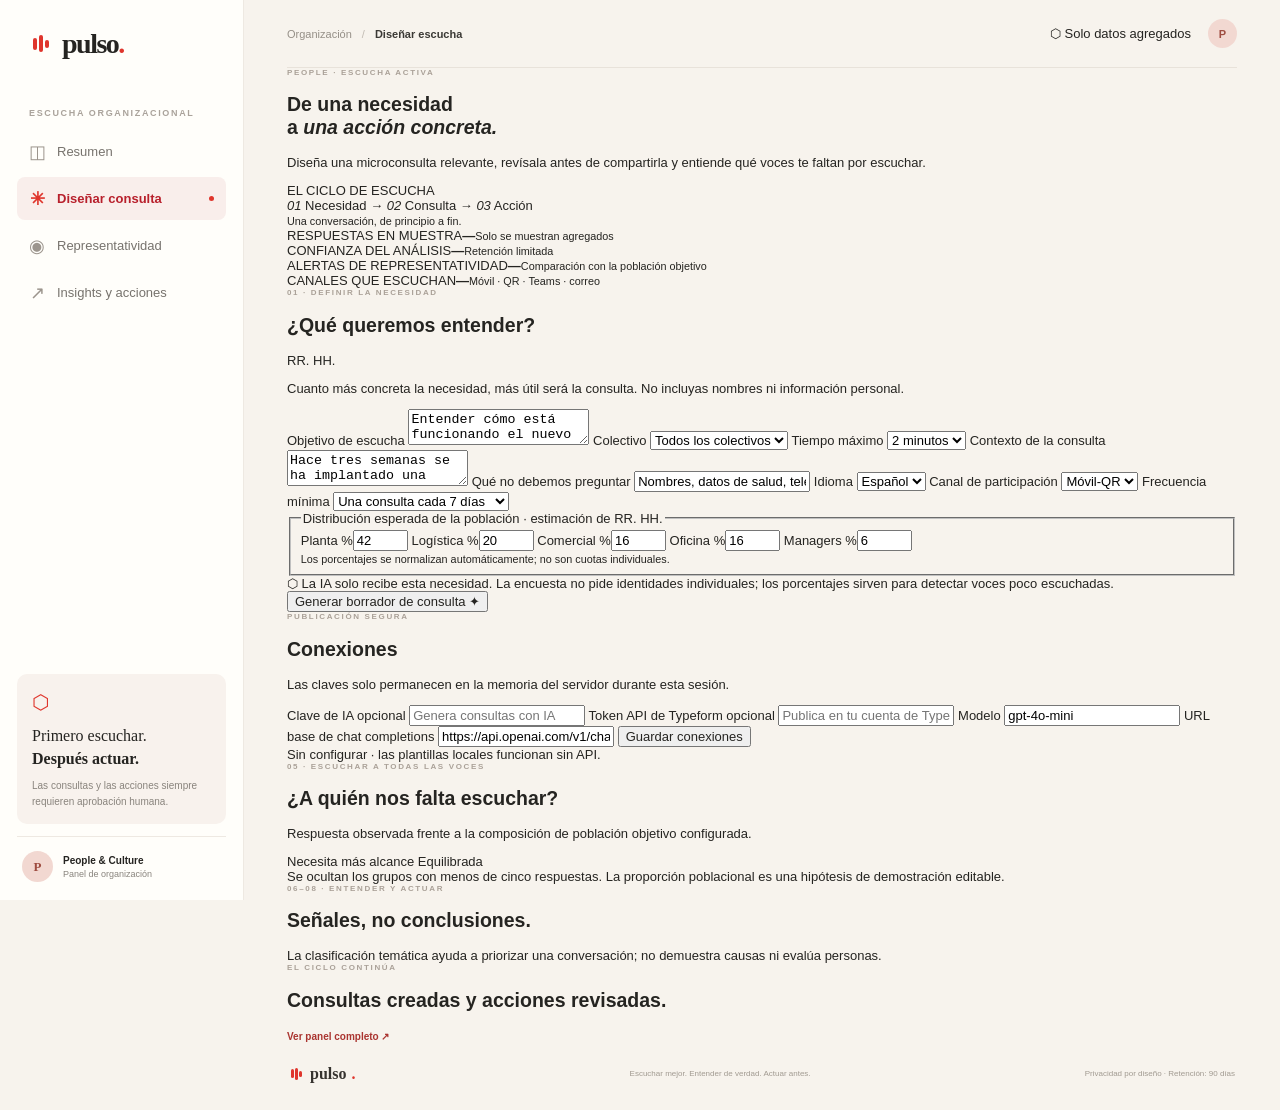
==== ui/admin.html @ 9b08ac69 "solved issue design resume and visual implementation hr" ====
<!doctype html>
<html lang="es">
<head>
  <meta charset="utf-8">
  <meta name="viewport" content="width=device-width, initial-scale=1">
  <meta name="theme-color" content="#f7f3ed">
  <title>Diseñar escucha — Pulso</title>
  <link rel="stylesheet" href="/styles.css">
  <link rel="stylesheet" href="/admin.css">
  <script src="/admin.js" defer></script>
</head>
<body>
  <div class="app-shell">
    <aside class="sidebar" aria-label="Navegación principal">
      <a class="brand" href="/" aria-label="Pulso, inicio">
        <span class="brand-mark" aria-hidden="true"><span></span><span></span><span></span></span>
        <span class="brand-name">pulso<span>.</span></span>
      </a>
      <div class="workspace-label">ESCUCHA ORGANIZACIONAL</div>
      <nav class="side-nav">
        <a class="nav-link" href="/"><span class="nav-icon">◫</span> Resumen</a>
        <a class="nav-link active" href="/admin"><span class="nav-icon">✳</span> Diseñar consulta <span class="nav-dot"></span></a>
        <a class="nav-link" href="#participacion"><span class="nav-icon">◉</span> Representatividad</a>
        <a class="nav-link" href="#acciones"><span class="nav-icon">↗</span> Insights y acciones</a>
      </nav>
      <div class="sidebar-bottom">
        <div class="sidebar-note">
          <div class="note-icon">⬡</div>
          <p>Primero escuchar.<br><strong>Después actuar.</strong></p>
          <span>Las consultas y las acciones siempre requieren aprobación humana.</span>
        </div>
        <div class="profile">
          <div class="profile-avatar">P</div>
          <div><strong>People & Culture</strong><small>Panel de organización</small></div>
        </div>
      </div>
    </aside>

    <main class="main-content admin-main">
      <header class="topbar">
        <div class="breadcrumb"><a href="/">Organización</a><span class="crumb-sep">/</span><strong>Diseñar escucha</strong></div>
        <div class="topbar-actions"><span class="privacy-chip">⬡ Solo datos agregados</span><a class="top-avatar admin-top-avatar" href="/" aria-label="Volver al resumen">P</a></div>
      </header>

      <section class="admin-heading">
        <div>
          <div class="eyebrow muted-eyebrow">PEOPLE · ESCUCHA ACTIVA</div>
          <h1>De una necesidad<br>a <em>una acción concreta.</em></h1>
          <p>Diseña una microconsulta relevante, revísala antes de compartirla y entiende qué voces te faltan por escuchar.</p>
        </div>
        <div class="cycle-card" aria-label="Ciclo de escucha completo">
          <span>EL CICLO DE ESCUCHA</span>
          <div><i>01</i> Necesidad <b>→</b> <i>02</i> Consulta <b>→</b> <i>03</i> Acción</div>
          <small>Una conversación, de principio a fin.</small>
        </div>
      </section>

      <div class="admin-demo-notice" id="synthetic-notice" hidden>
        <span>◌</span><p><strong>Entorno de demostración.</strong> Las respuestas son 100% sintéticas (600 en dos periodos). No son datos de Damm ni de personas reales.</p>
      </div>

      <section class="admin-stats" aria-label="Estado de participación">
        <article class="admin-stat"><span>RESPUESTAS EN MUESTRA</span><strong id="admin-sample">—</strong><small>Solo se muestran agregados</small></article>
        <article class="admin-stat"><span>CONFIANZA DEL ANÁLISIS</span><strong id="admin-confidence">—</strong><small id="admin-retention">Retención limitada</small></article>
        <article class="admin-stat"><span>ALERTAS DE REPRESENTATIVIDAD</span><strong id="admin-alert-count">—</strong><small>Comparación con la población objetivo</small></article>
        <article class="admin-stat"><span>CANALES QUE ESCUCHAN</span><strong id="admin-channel-count">—</strong><small>Móvil · QR · Teams · correo</small></article>
      </section>

      <div class="admin-layout">
        <div class="admin-primary">
          <section class="admin-panel" id="necesidad">
            <div class="admin-panel-heading">
              <div><div class="eyebrow muted-eyebrow">01 · DEFINIR LA NECESIDAD</div><h2>¿Qué queremos entender?</h2></div>
              <span class="required-badge">RR. HH.</span>
            </div>
            <p class="panel-description">Cuanto más concreta la necesidad, más útil será la consulta. No incluyas nombres ni información personal.</p>
            <form id="need-form">
              <div class="admin-form-grid">
                <label class="field-wide">Objetivo de escucha
                  <textarea name="objective" rows="2" maxlength="400" required>Entender cómo está funcionando el nuevo sistema de turnos e identificar qué ayudaría a organizar mejor el trabajo.</textarea>
                </label>
                <label>Colectivo
                  <select name="cohort" required>
                    <option value="Planta">Planta</option><option value="Logística">Logística</option><option value="Comercial">Comercial</option><option value="Oficina">Oficina</option><option value="Manager">Manager</option><option value="Todos" selected>Todos los colectivos</option>
                  </select>
                </label>
                <label>Tiempo máximo
                  <select name="max_duration"><option value="1">1 minuto</option><option value="2" selected>2 minutos</option><option value="3">3 minutos</option><option value="5">5 minutos</option></select>
                </label>
                <label class="field-wide">Contexto de la consulta
                  <textarea name="context" rows="2" maxlength="400" required>Hace tres semanas se ha implantado una nueva planificación. Queremos detectar si los cambios se entienden y qué dificultades aparecen en los turnos.</textarea>
                </label>
                <label class="field-wide">Qué no debemos preguntar
                  <input name="exclusions" type="text" maxlength="300" required value="Nombres, datos de salud, teléfono, correo o detalles sobre personas concretas">
                </label>
                <label>Idioma
                  <select name="language"><option value="es">Español</option><option value="ca">Català</option><option value="en">English</option></select>
                </label>
                <label>Canal de participación
                  <select name="channel"><option>Móvil-QR</option><option>Teams</option><option>Correo</option></select>
                </label>
                <label>Frecuencia mínima
                  <select name="frequency_days"><option value="7">Una consulta cada 7 días</option><option value="14">Una consulta cada 14 días</option><option value="30">Una consulta cada 30 días</option></select>
                </label>
                <fieldset class="population-fieldset field-wide">
                  <legend>Distribución esperada de la población · estimación de RR. HH.</legend>
                  <div class="population-grid">
                    <label>Planta %<input name="population_Planta" type="number" min="0" max="100" step="1" value="42" required></label>
                    <label>Logística %<input name="population_Logística" type="number" min="0" max="100" step="1" value="20" required></label>
                    <label>Comercial %<input name="population_Comercial" type="number" min="0" max="100" step="1" value="16" required></label>
                    <label>Oficina %<input name="population_Oficina" type="number" min="0" max="100" step="1" value="16" required></label>
                    <label>Managers %<input name="population_Manager" type="number" min="0" max="100" step="1" value="6" required></label>
                  </div>
                  <small>Los porcentajes se normalizan automáticamente; no son cuotas individuales.</small>
                </fieldset>
              </div>
              <div class="privacy-inline">⬡ La IA solo recibe esta necesidad. La encuesta no pide identidades individuales; los porcentajes sirven para detectar voces poco escuchadas.</div>
              <button class="admin-primary-button" id="generate-draft" type="submit">Generar borrador de consulta <span>✦</span></button>
            </form>
          </section>

          <section class="admin-panel survey-editor-panel" id="editor-panel" hidden>
            <div class="admin-panel-heading">
              <div><div class="eyebrow muted-eyebrow">02 · REVISIÓN HUMANA OBLIGATORIA</div><h2>Una propuesta. Tú decides.</h2></div>
              <span class="draft-badge" id="draft-status">BORRADOR</span>
            </div>
            <div class="human-review-note"><span>◎</span><span><strong>La IA no publica.</strong> Edita, reordena o elimina preguntas. Solo RR. HH. puede aprobar y publicar.</span></div>
            <div id="survey-editor"></div>
            <div class="editor-toolbar">
              <button class="secondary-button" id="add-question" type="button">＋ Añadir pregunta</button>
              <span id="question-count">4 preguntas · menos de 2 min</span>
            </div>
            <div class="editor-actions" id="editor-actions">
              <button class="secondary-button" id="save-draft" type="button">Guardar cambios</button>
              <button class="admin-primary-button" id="approve-survey" type="button">Revisar y aprobar <span>✓</span></button>
              <button class="admin-primary-button" id="publish-survey" type="button" hidden>Publicar consulta <span>↗</span></button>
            </div>
            <div class="publish-result" id="publish-result" hidden>
              <div class="publish-success">✓ Consulta publicada. Comparte el enlace o escanea el QR.</div>
              <div class="publish-share"><img id="published-qr" alt="Código QR de la consulta"><div><label for="published-link">Enlace para responder</label><div class="copy-link-row"><input id="published-link" readonly><button id="copy-published-link" type="button">Copiar</button></div><a id="open-published-link" href="#" target="_blank" rel="noopener noreferrer">Abrir consulta <span>↗</span></a><a id="share-published-teams" href="#" target="_blank" rel="noopener noreferrer">Compartir en Teams <span>↗</span></a></div></div>
              <button class="secondary-button" id="import-typeform" type="button" hidden>Actualizar respuestas desde Typeform ↻</button>
            </div>
          </section>
        </div>

        <aside class="admin-secondary">
          <section class="admin-panel integration-panel">
            <div class="admin-panel-heading">
              <div><div class="eyebrow muted-eyebrow">PUBLICACIÓN SEGURA</div><h2>Conexiones</h2></div>
            </div>
            <p class="panel-description">Las claves solo permanecen en la memoria del servidor durante esta sesión.</p>
            <form id="integration-form" class="integration-form">
              <label>Clave de IA <span class="optional-label">opcional</span>
                <input name="api_key" type="password" placeholder="Genera consultas con IA" autocomplete="off">
              </label>
              <label>Token API de Typeform <span class="optional-label">opcional</span>
                <input name="typeform_token" type="password" placeholder="Publica en tu cuenta de Typeform" autocomplete="off">
              </label>
              <label>Modelo
                <input name="model" type="text" value="gpt-4o-mini" maxlength="120">
              </label>
              <label>URL base de chat completions
                <input name="base_url" type="url" value="https://api.openai.com/v1/chat/completions">
              </label>
              <button class="secondary-button" type="submit">Guardar conexiones</button>
              <div class="connection-state" id="connection-state">Sin configurar · las plantillas locales funcionan sin API.</div>
            </form>
          </section>

          <section class="admin-panel" id="participacion">
            <div class="admin-panel-heading">
              <div><div class="eyebrow muted-eyebrow">05 · ESCUCHAR A TODAS LAS VOCES</div><h2>¿A quién nos falta escuchar?</h2></div>
            </div>
            <p class="panel-description">Respuesta observada frente a la composición de población objetivo configurada.</p>
            <div class="representation-list" id="representation-list"></div>
            <div class="representation-legend"><i></i> Necesita más alcance <i></i> Equilibrada</div>
            <div class="privacy-inline">Se ocultan los grupos con menos de cinco respuestas. La proporción poblacional es una hipótesis de demostración editable.</div>
          </section>

          <section class="admin-panel" id="acciones">
            <div class="admin-panel-heading">
              <div><div class="eyebrow muted-eyebrow">06–08 · ENTENDER Y ACTUAR</div><h2>Señales, no conclusiones.</h2></div>
            </div>
            <div class="analysis-caveat" id="analysis-caveat">La clasificación temática ayuda a priorizar una conversación; no demuestra causas ni evalúa personas.</div>
            <div id="topic-list" class="topic-list"></div>
            <div class="weak-signal" id="weak-signal"></div>
            <div class="recommendation-list" id="recommendation-list"></div>
          </section>
        </aside>
      </div>

      <section class="admin-panel campaign-panel">
        <div class="admin-panel-heading">
          <div><div class="eyebrow muted-eyebrow">EL CICLO CONTINÚA</div><h2>Consultas creadas y acciones revisadas.</h2></div>
          <a class="text-link" href="/">Ver panel completo ↗</a>
        </div>
        <div class="campaign-list" id="campaign-list"></div>
      </section>

      <footer class="footer"><a class="footer-brand" href="/"><span class="brand-mark"><span></span><span></span><span></span></span> pulso<span>.</span></a><span>Escuchar mejor. Entender de verdad. Actuar antes.</span><span>Privacidad por diseño · Retención: 90 días</span></footer>
    </main>
  </div>
  <div class="toast" id="toast" role="status" aria-live="polite"></div>
</body>
</html>
---- styles.css ----
:root {
  color-scheme: light;
  --paper: #f7f3ed;
  --white: #fffefa;
  --ink: #252421;
  --muted: #89847d;
  --line: #e9e3db;
  --red: #df352c;
  --deep-red: #b8202c;
  --blush: #f6e1dc;
  --sage: #8d9b78;
  --serif: Georgia, "Times New Roman", serif;
  --sans: "Segoe UI", "Helvetica Neue", Arial, sans-serif;
}

* { box-sizing: border-box; }
html { scroll-behavior: smooth; scroll-padding-top: 30px; }
body { margin: 0; background: var(--paper); color: var(--ink); font-family: var(--sans); font-size: 13px; -webkit-font-smoothing: antialiased; }
button, input, select { font: inherit; }
button, a, select { -webkit-tap-highlight-color: transparent; }
button { color: inherit; }
a { color: inherit; text-decoration: none; }
.app-shell { min-height: 100vh; }

.sidebar { width: 244px; position: fixed; inset: 0 auto 0 0; z-index: 4; display: flex; flex-direction: column; padding: 28px 17px 18px; background: #fffefa; border-right: 1px solid #eee9e2; }
.brand { display: flex; align-items: center; gap: 9px; padding: 0 12px; }
.brand-name { font-family: var(--serif); font-size: 28px; font-weight: 700; letter-spacing: -1.5px; }
.brand-name > span, .footer-brand > span:last-child { color: var(--red); }
.brand-mark { width: 24px; height: 24px; display: inline-flex; align-items: center; justify-content: center; gap: 2px; transform: rotate(180deg); }
.brand-mark span { width: 4px; background: var(--red); border-radius: 4px; }
.brand-mark span:nth-child(1) { height: 8px; }.brand-mark span:nth-child(2) { height: 17px; }.brand-mark span:nth-child(3) { height: 12px; }
.workspace-label { padding: 48px 12px 12px; color: #aaa39b; font-size: 9px; font-weight: 700; letter-spacing: 1.65px; }
.side-nav { display: grid; gap: 4px; }
.nav-link, .settings-link { position: relative; display: flex; align-items: center; gap: 12px; min-height: 43px; padding: 0 12px; border: 0; border-radius: 8px; background: transparent; color: #77736d; font-weight: 500; text-align: left; transition: background .2s, color .2s; cursor: pointer; }
.nav-link:hover, .settings-link:hover { background: #f8f3ee; color: var(--ink); }
.nav-link.active { background: #f9eeeb; color: var(--deep-red); font-weight: 700; }
.nav-icon { width: 16px; color: #9c958d; font-size: 18px; text-align: center; }
.nav-link.active .nav-icon { color: var(--red); }
.nav-dot { width: 5px; height: 5px; margin-left: auto; border-radius: 100%; background: var(--red); }
.sidebar-bottom { margin-top: auto; }
.sidebar-note { padding: 16px 15px 15px; border-radius: 10px; background: #f8f2ed; }
.note-icon { color: var(--red); font-size: 20px; }
.sidebar-note p { margin: 10px 0 7px; font-family: var(--serif); font-size: 16px; line-height: 1.45; }
.sidebar-note > span { color: var(--muted); font-size: 10px; line-height: 1.5; }
.settings-link { width: 100%; margin-top: 16px; font-size: 12px; }
.settings-status { width: 7px; height: 7px; margin-left: auto; border-radius: 50%; background: #c6c1ba; }
.settings-status.connected { background: #77a486; box-shadow: 0 0 0 3px #e6f0e9; }
.profile { display: flex; align-items: center; gap: 10px; margin-top: 12px; padding: 14px 5px 0; border-top: 1px solid #eee9e2; }
.profile-avatar, .top-avatar { display: grid; place-items: center; flex: 0 0 auto; border-radius: 50%; background: #f2d8d1; color: #9e4c40; font-weight: 700; }
.profile-avatar { width: 31px; height: 31px; font-family: var(--serif); }
.profile strong, .profile small { display: block; }.profile strong { font-size: 10px; }.profile small { margin-top: 3px; color: var(--muted); font-size: 9px; }
.profile-more { margin-left: auto; color: #888; font-size: 20px; }

.main-content { max-width: 1540px; margin-left: 244px; padding: 0 43px; }
.topbar { height: 68px; display: flex; align-items: center; justify-content: space-between; border-bottom: 1px solid #e8e2da; }
.breadcrumb { display: flex; gap: 10px; color: #958f87; font-size: 11px; }.breadcrumb strong { color: #3b3935; font-weight: 600; }.crumb-sep { color: #c1bbb3; }
.topbar-actions { display: flex; align-items: center; gap: 17px; }
.live-pill { display: flex; align-items: center; gap: 7px; padding: 7px 10px; border: 1px solid #e5dfd7; border-radius: 20px; background: #fffefa; color: #716d66; font-size: 10px; }
.live-pill i, .anonymous-chip i { width: 6px; height: 6px; border-radius: 50%; background: #7eaa85; box-shadow: 0 0 0 3px #e9f1e8; }
.top-avatar { width: 29px; height: 29px; font-size: 11px; }
.mobile-settings { display: none; }

.hero { position: relative; min-height: 332px; display: grid; grid-template-columns: 1fr 1fr; overflow: hidden; margin-top: 25px; padding: 39px 39px 31px; border-radius: 13px; background: #e23b32; color: white; }
.hero::before { position: absolute; inset: 0; background: radial-gradient(ellipse at 86% 22%, rgba(255,255,255,.15), transparent 34%), radial-gradient(ellipse at 5% 100%, rgba(144,14,32,.25), transparent 50%); content: ""; pointer-events: none; }
.hero-copy { position: relative; z-index: 2; align-self: center; max-width: 415px; }
.eyebrow { color: rgba(255,255,255,.77); font-size: 9px; font-weight: 700; letter-spacing: 1.9px; }
.eyebrow-star { margin-right: 6px; font-size: 13px; }
.hero h1 { margin: 19px 0 12px; font-family: var(--serif); font-size: clamp(36px, 4vw, 52px); font-weight: 600; letter-spacing: -1.5px; line-height: 1.12; }
.hero h1 em, .pulse-intro h2 em { color: #ffdb9e; font-weight: 600; }
.hero-copy > p { max-width: 350px; margin: 0; color: rgba(255,255,255,.82); font-size: 12px; line-height: 1.75; }
.hero-cta { display: inline-flex; align-items: center; gap: 25px; margin-top: 20px; padding: 11px 15px; border-radius: 5px; background: #fffefa; color: #9c2729; font-size: 11px; font-weight: 700; box-shadow: 0 5px 14px #9f25242e; transition: transform .2s; }
.hero-cta:hover { transform: translateY(-2px); }.hero-cta span { font-size: 15px; }
.hero-footnote { display: flex; align-items: center; gap: 8px; margin-top: 19px; color: rgba(255,255,255,.78); font-size: 9px; }
.tiny-shield { font-size: 13px; }.footnote-divider { height: 10px; border-left: 1px solid #ffffff66; }
.hero-art { position: relative; min-height: 266px; }
.art-orbit { position: absolute; border: 1px solid #ffffff35; border-radius: 50%; transform: rotate(-20deg); }
.orbit-one { width: 320px; height: 183px; top: 37px; left: 18%; }.orbit-two { width: 260px; height: 140px; top: 62px; left: 29%; border-color: #ffb2688a; transform: rotate(28deg); }
.art-sun { position: absolute; width: 51px; height: 51px; top: 7px; right: 12%; border-radius: 50%; background: #ffd894; }
.art-card { position: absolute; z-index: 1; width: 225px; height: 172px; top: 56px; left: 27%; padding: 15px; border: 1px solid #ece6dc; border-radius: 8px; background: #fffefa; color: var(--ink); box-shadow: 0 17px 32px #7f1a2866; transform: rotate(-5deg); }
.art-card-top { display: flex; align-items: center; justify-content: space-between; color: #8d8880; font-size: 6px; letter-spacing: .5px; }.art-card-top b { color: #d3b6a8; font-size: 7px; }
.art-score { margin-top: 11px; color: #292723; font-family: var(--serif); font-size: 33px; font-weight: 700; }.art-score span { color: #aaa39b; font-family: var(--sans); font-size: 11px; font-weight: 500; }.art-score-caption { color: #948d84; font-size: 8px; }
.art-chart { height: 39px; display: flex; align-items: end; gap: 7px; margin-top: 8px; border-bottom: 1px solid #e9e4dd; }
.art-chart i { flex: 1; height: var(--h); border-radius: 3px 3px 0 0; background: linear-gradient(0deg,#ed8a70,#f4cbbd); }.art-chart i:nth-child(7), .art-chart i:nth-child(8) { background: linear-gradient(0deg,#d5322b,#ea7460); }
.art-chart-labels { display: flex; justify-content: space-between; padding-top: 5px; color: #aaa39b; font-size: 6px; }
.art-bubble { position: absolute; z-index: 2; display: grid; place-items: center; border-radius: 50%; box-shadow: 0 5px 13px #7a20263b; }.bubble-heart { width: 37px; height: 37px; top: 47px; right: 10%; background: #f8d59b; color: #b34535; font-size: 21px; }.bubble-spark { width: 30px; height: 30px; top: 212px; left: 18%; background: #fff4dc; color: #df7942; font-size: 16px; }
.art-caption { position: absolute; z-index: 2; top: 112px; right: -3%; color: #fff6db; font-family: var(--serif); font-size: 12px; font-style: italic; line-height: 1.4; transform: rotate(8deg); }
.art-person { position: absolute; z-index: 2; bottom: 0; width: 48px; height: 99px; }.person-one { left: 10%; transform: rotate(-5deg); }.person-two { right: 7%; transform: rotate(7deg); }
.person-head { position: absolute; top: 0; left: 15px; width: 22px; height: 25px; border-radius: 48% 48% 44% 44%; background: #f2b28f; }.person-head::before { position: absolute; top: 0; left: -1px; width: 23px; height: 12px; border-radius: 12px 12px 3px 3px; background: #493039; content: ""; }
.person-body { position: absolute; top: 23px; left: 8px; width: 38px; height: 65px; border-radius: 17px 17px 3px 3px; background: #ffbb91; }.person-two .person-body { background: #f2aa57; }
.person-body::after { position: absolute; right: 0; bottom: -12px; width: 12px; height: 18px; background: #692d3c; content: ""; }.person-arm { position: absolute; top: 42px; left: 0; width: 15px; height: 34px; border-radius: 9px; background: #f2b28f; transform: rotate(25deg); }
.art-floor { position: absolute; right: 0; bottom: 0; left: 0; height: 1px; background: #ffffff62; }
.hero-stamp { position: absolute; right: 17px; bottom: 17px; display: flex; align-items: center; gap: 7px; color: #ffffff9e; font-size: 6px; letter-spacing: 1px; text-align: right; }.hero-stamp b { color: #ffd88b; font-size: 18px; }

.demo-banner { display: flex; align-items: center; gap: 10px; margin-top: 16px; padding: 10px 13px; border: 1px solid #f0dfc4; border-radius: 7px; background: #fff7e8; color: #82704e; font-size: 10px; }
.demo-banner[hidden] { display: none; }.demo-symbol { color: #d58e34; font-size: 17px; }.demo-banner strong { color: #72552b; }.demo-banner button { margin-left: auto; border: 0; background: transparent; color: #96866c; font-size: 18px; cursor: pointer; }
.section-heading { display: flex; align-items: end; justify-content: space-between; margin: 34px 0 16px; }.muted-eyebrow { color: #aaa198; font-size: 8px; letter-spacing: 1.65px; }.section-heading h2 { margin: 7px 0 0; font-family: var(--serif); font-size: 22px; font-weight: 600; letter-spacing: -.3px; }
.date-filter { display: flex; align-items: center; gap: 8px; padding: 8px 11px; border: 1px solid #e8e2da; border-radius: 6px; background: #fffefa; color: #615d56; font-size: 10px; }.date-filter > span:first-child { color: #a59c92; }.chevron { margin-left: 3px; color: #9e988f; }
.metrics-grid { display: grid; grid-template-columns: repeat(3, 1fr); gap: 14px; }
.metric-card, .panel { position: relative; overflow: hidden; border: 1px solid #ebe5de; border-radius: 9px; background: var(--white); }
.metric-card { min-height: 145px; padding: 16px 18px; }.metric-top { display: flex; align-items: center; justify-content: space-between; color: #99928a; font-size: 8px; font-weight: 700; letter-spacing: 1px; }.metric-icon { width: 25px; height: 25px; display: grid; place-items: center; border-radius: 50%; font-size: 14px; }.red-icon { background: #fae7e2; color: var(--red); }.blush-icon { background: #f8eee4; color: #cc9068; }.green-icon { background: #eaf0e5; color: #71845e; }
.metric-value { display: flex; align-items: baseline; gap: 6px; margin-top: 10px; }.metric-value strong { font-family: var(--serif); font-size: 33px; letter-spacing: -1px; }.metric-value > span { color: #aaa39b; font-size: 11px; }
.metric-bottom { display: flex; align-items: center; gap: 7px; margin-top: 4px; color: #a19a91; font-size: 9px; }.trend-up { color: #71916e; font-weight: 700; }.trend-up.down { color: #cb6859; }
.score-card { background: #fffdfb; }.score-sparkline { position: absolute; right: 12px; bottom: 14px; width: 44%; height: 45px; color: var(--red); opacity: .8; }.score-sparkline svg { width: 100%; height: 100%; }
.metric-people { display: flex; margin-top: 17px; }.metric-people span { width: 19px; height: 19px; display: grid; place-items: center; margin-right: -4px; border: 2px solid white; border-radius: 50%; background: #e5b4a5; color: #8f4e43; font-size: 10px; }.metric-people span:nth-child(2) { background: #d3d9bd; color: #637054; }.metric-people span:nth-child(3) { background: #eccd92; color: #9a6f36; }.metric-people span:nth-child(4) { background: #d6c1d9; color: #765d7e; }.metric-people span:nth-child(5) { background: #f3eee6; color: #817a70; font-size: 8px; }
.featured-value { display: flex; align-items: baseline; gap: 8px; margin-top: 18px; }.featured-value strong { font-family: var(--serif); font-size: 19px; font-weight: 600; }.featured-value span { color: #758b66; font-size: 12px; font-weight: 700; }.featured-line { height: 3px; margin-top: 15px; border-radius: 4px; background: #eff0e9; }.featured-line span { display: block; width: 72%; height: 100%; border-radius: inherit; background: #9bac83; }

.content-grid { display: grid; grid-template-columns: 1.1fr .9fr; gap: 14px; margin-top: 14px; }
.panel { padding: 19px 19px 16px; }.trend-panel, .dimensions-panel { min-height: 291px; }.panel-header { display: flex; align-items: start; justify-content: space-between; }.panel-header h3 { margin: 7px 0 0; font-family: var(--serif); font-size: 17px; font-weight: 600; letter-spacing: -.3px; }.panel-menu { color: #aaa198; font-size: 19px; line-height: 12px; }.text-link { margin-top: 9px; color: #aa3430; font-size: 10px; font-weight: 600; }.text-link span { margin-left: 4px; font-size: 13px; }
.chart-meta { display: flex; align-items: baseline; gap: 7px; margin-top: 19px; color: #a19a91; font-size: 9px; }.chart-meta strong { color: var(--ink); font-family: var(--serif); font-size: 20px; }.chart-legend { display: flex; align-items: center; gap: 5px; margin-left: auto; }.chart-legend i { width: 7px; height: 7px; border-radius: 50%; background: var(--red); }
.trend-chart { height: 105px; margin-top: 5px; }.trend-chart svg { width: 100%; height: 100%; overflow: visible; }.chart-annotation { display: flex; align-items: center; gap: 8px; margin-top: 10px; padding-top: 10px; border-top: 1px solid #f0ece6; color: #89837a; font-size: 9px; }.annotation-star { color: #d89649; font-size: 14px; }
.dimension-list { display: grid; gap: 10px; margin-top: 16px; }.dimension-row { display: grid; grid-template-columns: minmax(100px, 1fr) minmax(75px, 1.5fr) 28px; align-items: center; gap: 10px; }.dimension-name { overflow: hidden; color: #706b64; font-size: 9px; text-overflow: ellipsis; white-space: nowrap; }.dimension-track { height: 5px; overflow: hidden; border-radius: 5px; background: #f0ece7; }.dimension-fill { height: 100%; border-radius: inherit; background: linear-gradient(90deg, #d86b5c, #edb59f); }.dimension-row:nth-child(2n) .dimension-fill { background: linear-gradient(90deg, #c87970, #e8b3a5); }.dimension-score { color: #45413c; font-size: 9px; font-weight: 700; text-align: right; }.dimension-foot { margin-top: 15px; padding-top: 10px; border-top: 1px solid #f0ece6; color: #9b938a; font-size: 8px; }.dimension-foot span { margin-right: 5px; color: #9aaa84; }
.lower-grid { display: grid; grid-template-columns: 1.1fr .9fr; gap: 14px; margin-top: 14px; }.site-panel, .action-panel { min-height: 180px; }.sites-tag { padding: 5px 8px; border-radius: 12px; background: #f8f3ee; color: #999187; font-size: 8px; }.site-grid { display: grid; grid-template-columns: repeat(4, 1fr); gap: 9px; margin-top: 18px; }.site-item { padding: 10px 8px; border-radius: 6px; background: #f8f5f0; }.site-item span, .site-item strong { display: block; }.site-item span { color: #9a938b; font-size: 8px; }.site-item strong { margin-top: 6px; font-family: var(--serif); font-size: 17px; font-weight: 600; }.site-item i { display: block; height: 3px; margin-top: 7px; overflow: hidden; border-radius: 4px; background: #e9e3db; }.site-item i::after { display: block; width: var(--site-score); height: 100%; border-radius: inherit; background: #8a9b76; content: ""; }.site-foot { margin-top: 11px; color: #a19a91; font-size: 8px; }.action-panel { position: relative; padding-right: 96px; }.action-panel h3 { margin: 8px 0 7px; font-family: var(--serif); font-size: 21px; font-weight: 600; line-height: 1.2; }.action-panel p { margin: 0; color: #8d877f; font-size: 9px; line-height: 1.5; }.action-link { display: inline-flex; gap: 8px; margin-top: 12px; color: #ae3832; font-size: 9px; font-weight: 700; }.action-orb { position: absolute; top: 26px; right: 19px; width: 55px; height: 55px; display: grid; place-items: center; border: 1px solid #f2d6c8; border-radius: 50%; background: #fff5ec; color: #db7155; font-size: 26px; }

.pulse-section { position: relative; display: grid; grid-template-columns: .78fr 1.22fr; gap: 45px; margin-top: 28px; padding: 33px 39px; overflow: hidden; border-radius: 12px; background: #b5222f; color: white; }
.pulse-section::before, .pulse-section::after { position: absolute; border: 1px solid #ffffff20; border-radius: 50%; content: ""; pointer-events: none; }.pulse-section::before { width: 410px; height: 410px; top: -240px; left: -125px; }.pulse-section::after { width: 290px; height: 290px; right: -155px; bottom: -175px; }
.pulse-intro { position: relative; z-index: 1; align-self: center; }.pulse-intro h2 { margin: 19px 0 11px; font-family: var(--serif); font-size: 34px; font-weight: 600; letter-spacing: -.9px; line-height: 1.14; }.pulse-intro > p { max-width: 260px; margin: 0; color: #f4d8d4; font-size: 11px; line-height: 1.75; }
.pulse-privacy { display: flex; align-items: center; gap: 10px; margin-top: 23px; color: #ffd9b2; }.pulse-privacy > span { font-size: 22px; }.pulse-privacy strong, .pulse-privacy small { display: block; }.pulse-privacy strong { color: white; font-size: 10px; }.pulse-privacy small { margin-top: 4px; color: #edc4be; font-size: 8px; }
.pulse-card { position: relative; z-index: 1; padding: 19px 21px 14px; border: 1px solid #fff4; border-radius: 9px; background: #fffefa; color: var(--ink); box-shadow: 0 13px 30px #731d253b; }.pulse-card-head { display: flex; align-items: center; justify-content: space-between; }.step-label { color: #9d968e; font-size: 8px; font-weight: 700; letter-spacing: 1.2px; }.step-label b { color: var(--red); }.anonymous-chip { display: flex; align-items: center; gap: 6px; padding: 6px 8px; border-radius: 12px; background: #eff4eb; color: #6d8061; font-size: 8px; }.anonymous-chip i { width: 5px; height: 5px; box-shadow: none; }
.form-controls { display: grid; grid-template-columns: 1fr 1.2fr; gap: 12px; margin-top: 15px; }.form-controls label, .settings-form label { display: grid; gap: 6px; color: #888179; font-size: 8px; font-weight: 600; letter-spacing: .2px; }.form-controls select { width: 100%; min-width: 0; padding: 9px 10px; border: 1px solid #eae4dd; border-radius: 5px; outline: none; background: #fffefa; color: #47433d; font-size: 10px; }.form-controls select:focus, .settings-form input:focus { border-color: #d67768; box-shadow: 0 0 0 3px #f8e9e4; }
.question-box { margin-top: 14px; padding: 12px 13px 10px; border-left: 2px solid var(--red); border-radius: 0 5px 5px 0; background: #faf4ef; }.question-kicker { display: flex; align-items: center; gap: 6px; color: #aa4940; font-size: 7px; font-weight: 700; letter-spacing: 1px; }.question-kicker > span { color: #da9a45; font-size: 10px; }.refresh-question { width: 20px; height: 20px; margin-left: auto; border: 1px solid #eadbd2; border-radius: 50%; background: white; color: #9c6458; font-size: 13px; cursor: pointer; }.refresh-question:hover { transform: rotate(30deg); }.question-box p { margin: 7px 0 2px; font-family: var(--serif); font-size: 14px; font-weight: 600; line-height: 1.45; }.question-actions { display: flex; align-items: center; justify-content: space-between; gap: 8px; margin-top: 3px; }.question-source { color: #a69b90; font-size: 7px; }.teams-share { flex: 0 0 auto; color: #62735a; font-size: 8px; font-weight: 600; }.teams-share:hover { color: #355d3b; text-decoration: underline; }.teams-share[hidden] { display: none; }
.rating-fieldset { margin: 13px 0 0; padding: 0; border: 0; }.rating-fieldset legend { margin-bottom: 7px; color: #615b54; font-size: 9px; font-weight: 600; }.rating-options { display: grid; grid-template-columns: repeat(5, 1fr); gap: 8px; }.rating-options label { cursor: pointer; }.rating-options input { position: absolute; opacity: 0; pointer-events: none; }.rating-options span { height: 29px; display: grid; place-items: center; border: 1px solid #e9e3dc; border-radius: 5px; background: white; color: #766f67; font-size: 10px; transition: all .15s; }.rating-options label:hover span { border-color: #d69a88; }.rating-options input:checked + span { border-color: var(--red); background: #fbebe6; color: #b32c2e; font-weight: 700; box-shadow: 0 0 0 2px #f7ded6; }.rating-options input:focus-visible + span { outline: 2px solid #222; outline-offset: 2px; }
.rating-captions { display: flex; justify-content: space-between; margin-top: 5px; color: #a9a198; font-size: 7px; }.submit-pulse { width: 100%; display: flex; align-items: center; justify-content: space-between; margin-top: 14px; padding: 11px 13px; border: 0; border-radius: 5px; background: var(--red); color: white; font-size: 10px; font-weight: 700; cursor: pointer; transition: background .2s, transform .2s; }.submit-pulse:hover { transform: translateY(-1px); background: #c82b27; }.submit-pulse span { font-size: 14px; }.pulse-reassurance { display: flex; justify-content: center; gap: 6px; margin-top: 10px; color: #9b948b; font-size: 7px; }.pulse-reassurance span { color: #78906c; font-size: 11px; }

.footer { display: flex; align-items: center; justify-content: space-between; padding: 22px 2px 27px; color: #a19a91; font-size: 8px; }.footer-brand { display: flex; align-items: center; gap: 5px; color: #36332f; font-family: var(--serif); font-size: 16px; font-weight: 700; }.footer-brand .brand-mark { width: 16px; height: 16px; gap: 1px; }.footer-brand .brand-mark span { width: 3px; }.footer-brand .brand-mark span:nth-child(1) { height: 6px; }.footer-brand .brand-mark span:nth-child(2) { height: 12px; }.footer-brand .brand-mark span:nth-child(3) { height: 9px; }.footer > a:last-child { color: #777168; }.footer > a:last-child b { color: #d45e4e; }
.toast { position: fixed; z-index: 10; right: 24px; bottom: 22px; max-width: min(390px, calc(100vw - 32px)); padding: 12px 16px; border: 1px solid #e9e2d9; border-radius: 8px; background: #fffefa; color: #514c45; font-size: 11px; box-shadow: 0 9px 35px #40382b24; opacity: 0; pointer-events: none; transform: translateY(8px); transition: opacity .2s, transform .2s; }.toast.show { opacity: 1; transform: translateY(0); }
.settings-dialog { width: min(440px, calc(100vw - 28px)); padding: 28px; border: 1px solid #eee5db; border-radius: 12px; background: #fffefa; color: var(--ink); box-shadow: 0 25px 90px #22180b40; }.settings-dialog::backdrop { background: #29231eb3; backdrop-filter: blur(3px); }.dialog-close-row { display: flex; justify-content: end; margin: -13px -13px 16px; }.dialog-close { width: 28px; height: 28px; border: 0; border-radius: 50%; background: #f6f1eb; color: #776f66; font-size: 19px; cursor: pointer; }.settings-dialog h2 { margin: 8px 0; font-family: var(--serif); font-size: 28px; }.settings-dialog > p { color: #898179; font-size: 11px; line-height: 1.65; }.settings-form { display: grid; gap: 12px; margin-top: 18px; }.settings-form label { gap: 7px; font-size: 9px; }.settings-form input { width: 100%; padding: 10px 11px; border: 1px solid #e9e3dc; border-radius: 5px; outline: none; background: white; color: var(--ink); font-size: 11px; }.settings-demo-note { padding: 9px 10px; border-radius: 5px; background: #f8f3ed; color: #888075; font-size: 9px; line-height: 1.5; }

@media (min-width: 1500px) { .main-content { padding-right: 64px; padding-left: 64px; }.hero { min-height: 370px; }.hero-art { transform: scale(1.12); transform-origin: center; } }
@media (max-width: 1100px) { .sidebar { width: 205px; }.main-content { margin-left: 205px; padding: 0 25px; }.hero { padding-right: 26px; padding-left: 28px; }.hero-art { transform: scale(.88); transform-origin: center right; }.content-grid, .lower-grid { grid-template-columns: 1fr 1fr; }.pulse-section { gap: 24px; padding: 29px 25px; }.dimension-row { grid-template-columns: 90px minmax(50px, 1fr) 24px; gap: 7px; } }
@media (max-width: 800px) { .sidebar { width: 64px; align-items: center; padding: 19px 7px 11px; }.brand { padding: 0; }.brand-name, .workspace-label, .nav-link:not(.active)::after, .nav-link:not(.active) { font-size: 0; }.side-nav { width: 100%; margin-top: 36px; }.nav-link { justify-content: center; padding: 0; font-size: 0; }.nav-link .nav-icon { font-size: 19px; }.nav-link.active .nav-dot { position: absolute; right: 7px; width: 5px; height: 5px; }.sidebar-note, .settings-link, .profile { display: none; }.main-content { margin-left: 64px; padding: 0 22px; }.hero { min-height: 304px; grid-template-columns: 1fr .85fr; padding: 31px 24px; }.hero h1 { font-size: 40px; }.hero-art { transform: scale(.76); transform-origin: center right; }.hero-stamp { display: none; }.pulse-section { grid-template-columns: .7fr 1.3fr; gap: 20px; padding: 26px 21px; }.pulse-intro h2 { font-size: 29px; }.pulse-card { padding: 16px; }.metric-card { padding: 14px; }.metric-top { font-size: 7px; }.featured-value strong { font-size: 16px; } }
@media (max-width: 600px) { .main-content { padding: 0 14px; }.topbar { height: 56px; }.breadcrumb { font-size: 10px; }.live-pill { padding: 6px 8px; font-size: 8px; }.topbar-actions { gap: 10px; }.top-avatar { width: 25px; height: 25px; }.mobile-settings { display: block; width: 28px; height: 28px; padding: 0; border: 1px solid var(--line); border-radius: 50%; background: #fffefa; font-size: 12px; }.hero { min-height: 0; grid-template-columns: 1fr; margin-top: 15px; padding: 27px 22px 21px; }.hero-copy { max-width: 100%; }.hero h1 { margin-top: 15px; font-size: 39px; }.hero-copy > p { max-width: 290px; font-size: 11px; }.hero-cta { margin-top: 15px; }.hero-footnote { margin-top: 14px; }.hero-art { position: absolute; right: -44px; bottom: -33px; width: 195px; min-height: 195px; opacity: .3; transform: scale(.7); transform-origin: bottom right; }.art-person, .art-caption, .bubble-heart { display: none; }.art-card { left: 11%; }.section-heading { align-items: start; gap: 10px; margin: 25px 0 13px; }.section-heading h2 { max-width: 235px; font-size: 19px; line-height: 1.25; }.date-filter { flex: 0 0 auto; padding: 7px; font-size: 8px; }.date-filter > span:first-child { display: none; }.metrics-grid { grid-template-columns: repeat(2, 1fr); gap: 9px; }.metric-card { min-height: 130px; padding: 13px 12px; }.metric-card:last-child { grid-column: span 2; min-height: 107px; }.metric-value strong { font-size: 28px; }.metric-top { font-size: 7px; letter-spacing: .6px; }.featured-value { margin-top: 10px; }.featured-line { max-width: 230px; margin-top: 8px; }.score-sparkline { width: 39%; }.content-grid, .lower-grid { grid-template-columns: 1fr; gap: 10px; margin-top: 10px; }.panel { padding: 16px; }.trend-panel { min-height: 270px; }.dimensions-panel { min-height: 275px; }.dimension-list { gap: 9px; }.dimension-row { grid-template-columns: minmax(110px, 1fr) 1.3fr 26px; }.site-grid { gap: 6px; }.site-item { padding: 9px 6px; }.site-item strong { font-size: 15px; }.action-panel { min-height: 157px; }.pulse-section { grid-template-columns: 1fr; gap: 20px; margin-top: 16px; padding: 25px 17px 17px; }.pulse-intro h2 { margin: 12px 0 8px; font-size: 31px; }.pulse-intro > p { max-width: 310px; }.pulse-privacy { margin-top: 12px; }.pulse-card { padding: 15px 13px 12px; }.form-controls { gap: 8px; }.form-controls select { padding: 8px 6px; font-size: 9px; }.question-box p { font-size: 13px; }.footer { flex-wrap: wrap; gap: 10px; padding-top: 18px; }.footer > span { order: 3; width: 100%; }.footer > a:last-child { font-size: 8px; } }
@media (prefers-reduced-motion: reduce) { *, *::before, *::after { scroll-behavior: auto !important; transition-duration: .01ms !important; animation-duration: .01ms !important; } }
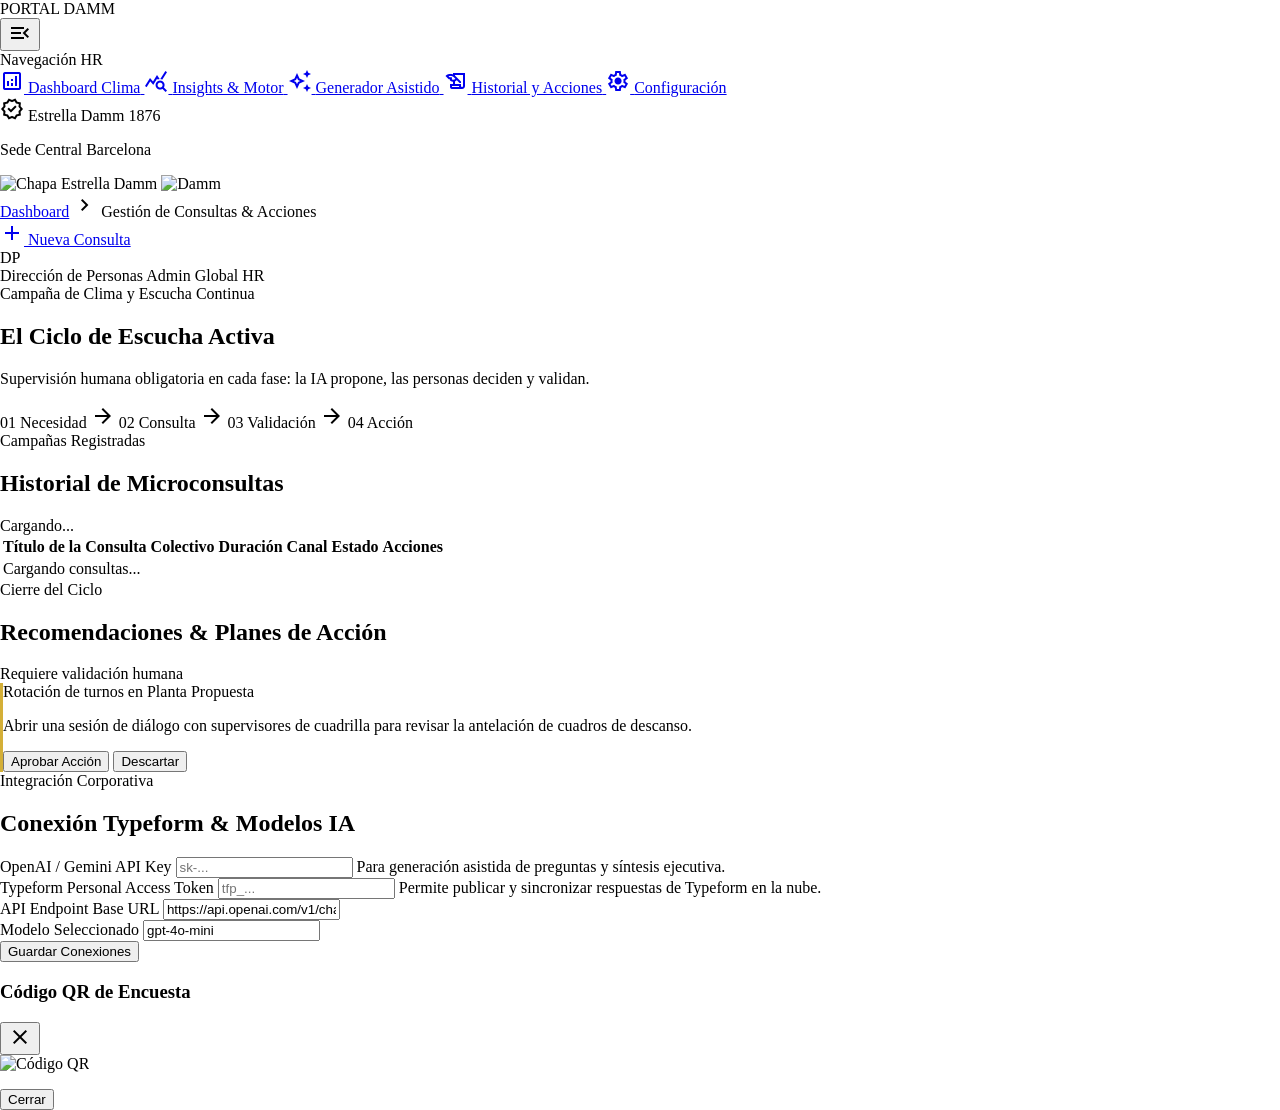
==== commit 8750f96d: "Mejora interfaz" ====
--- a/ui/admin.html
+++ b/ui/admin.html
@@ -1,205 +1,545 @@
-<!doctype html>
+<!DOCTYPE html>
 <html lang="es">
 <head>
   <meta charset="utf-8">
-  <meta name="viewport" content="width=device-width, initial-scale=1">
-  <meta name="theme-color" content="#f7f3ed">
-  <title>Diseñar escucha — Pulso</title>
-  <link rel="stylesheet" href="/styles.css">
-  <link rel="stylesheet" href="/admin.css">
-  <script src="/admin.js" defer></script>
+  <meta content="width=device-width, initial-scale=1.0" name="viewport">
+  <meta content="web_dashboard" name="shell-type">
+  <title>Portal Damm — Administración y Consultas</title>
+  <link href="https://fonts.googleapis.com/css2?family=Material+Symbols+Outlined:opsz,wght,FILL,GRAD@20..48,100..700,0..1,-50..200" rel="stylesheet">
+  <link rel="preconnect" href="https://fonts.googleapis.com">
+  <link rel="preconnect" href="https://fonts.gstatic.com" crossorigin="">
+  <link href="https://fonts.googleapis.com/css2?family=Epilogue:wght@600;700;800&family=Inter:wght@400;500;600;700&display=swap" rel="stylesheet">
+  <style>
+    @layer base {
+      html, body { margin: 0; padding: 0; }
+      body { overscroll-behavior: none; }
+      main > :first-child { margin-top: 0 !important; }
+      main > :last-child { margin-bottom: 0 !important; }
+    }
+    ::-webkit-scrollbar { display: none; }
+    .sidebar-transition { transition: width 0.25s cubic-bezier(0.4, 0, 0.2, 1); }
+    .content-transition { transition: padding-left 0.25s cubic-bezier(0.4, 0, 0.2, 1), left 0.25s cubic-bezier(0.4, 0, 0.2, 1); }
+    .toast-animate { transition: transform 0.25s ease, opacity 0.25s ease; }
+    .status-bar-positive { border-left: 3px solid #10b981; }
+    .status-bar-warning { border-left: 3px solid #f59e0b; }
+    .status-bar-critical { border-left: 3px solid #ef4444; }
+    .status-bar-brand { border-left: 3px solid #c4161c; }
+    .status-bar-gold { border-left: 3px solid #d4af37; }
+  </style>
+  <script src="https://cdn.tailwindcss.com?plugins=forms,container-queries"></script>
+  <script id="tailwind-config">
+    tailwind.config = {
+      darkMode: "class",
+      theme: {
+        extend: {
+          colors: {
+            "surface": "#fbf9f7",
+            "surface-dim": "#dbdad8",
+            "surface-bright": "#fbf9f7",
+            "surface-container-lowest": "#ffffff",
+            "surface-container-low": "#f5f3f1",
+            "surface-container": "#efedec",
+            "surface-container-high": "#eae8e6",
+            "surface-container-highest": "#e4e2e0",
+            "on-surface": "#1b1c1b",
+            "on-surface-variant": "#5c403d",
+            "inverse-surface": "#30302f",
+            "inverse-on-surface": "#f2f0ee",
+            "outline": "#906f6b",
+            "outline-variant": "#e5bdb9",
+            "surface-tint": "#bd0e18",
+            "primary": "#c4161c",
+            "primary-container": "#c4161c",
+            "on-primary": "#ffffff",
+            "secondary": "#735c00",
+            "secondary-container": "#fed65b",
+            "on-secondary-container": "#745c00",
+            "tertiary": "#1e1611",
+            "tertiary-container": "#6c6059",
+            "on-tertiary": "#ffffff",
+            "error": "#ba1a1a",
+            "status-positive": "#10b981",
+            "status-warning": "#f59e0b",
+            "status-critical": "#ef4444",
+            "brand-gold": "#d4af37"
+          },
+          borderRadius: { DEFAULT: "0.5rem", lg: "1rem", xl: "1.5rem", full: "9999px" },
+          spacing: {
+            gutter: "1.5rem",
+            "space-xs": "0.25rem",
+            "space-sm": "0.5rem",
+            margin: "2rem",
+            "space-md": "1rem",
+            "space-lg": "1.5rem",
+            "space-xl": "2.5rem"
+          },
+          fontFamily: {
+            headline: ["Epilogue", "sans-serif"],
+            body: ["Inter", "sans-serif"]
+          }
+        }
+      }
+    };
+  </script>
 </head>
-<body>
-  <div class="app-shell">
-    <aside class="sidebar" aria-label="Navegación principal">
-      <a class="brand" href="/" aria-label="Pulso, inicio">
-        <span class="brand-mark" aria-hidden="true"><span></span><span></span><span></span></span>
-        <span class="brand-name">pulso<span>.</span></span>
+<body class="bg-surface font-body text-on-surface antialiased min-h-screen">
+
+  <!-- Toast Notification Container -->
+  <div id="toast-container" class="fixed top-20 right-6 z-50 flex flex-col gap-2 pointer-events-none"></div>
+
+  <!-- Retractile Sidebar -->
+  <aside class="fixed left-0 top-0 h-full bg-surface-container-low z-50 flex flex-col shadow-[0_1px_8px_rgba(30,22,17,0.04)] sidebar-transition overflow-hidden w-64 border-r border-surface-container/60" id="app-sidebar">
+    <div class="h-16 px-space-md flex items-center justify-between border-b border-surface-container/60">
+      <div class="flex items-center gap-space-sm overflow-hidden" id="sidebar-brand-box">
+        <div class="w-3 h-3 rounded-full bg-primary flex-shrink-0"></div>
+        <span class="font-headline font-bold text-sm tracking-wider text-on-surface uppercase whitespace-nowrap sidebar-label">PORTAL DAMM</span>
+      </div>
+      <button aria-label="Colapsar o expandir menú" class="w-8 h-8 flex items-center justify-center rounded-lg text-on-surface-variant hover:bg-surface-container hover:text-on-surface transition-colors flex-shrink-0" onclick="toggleSidebar()" type="button">
+        <span class="material-symbols-outlined text-xl" id="sidebar-toggle-icon">menu_open</span>
+      </button>
+    </div>
+
+    <div class="px-space-md py-space-xs sidebar-label">
+      <span class="text-[11px] font-bold uppercase tracking-wider text-on-surface-variant/70">Navegación HR</span>
+    </div>
+
+    <nav class="flex-1 px-space-sm space-y-1 mt-1">
+      <a class="flex items-center gap-space-sm px-space-md py-2.5 rounded-lg text-on-surface-variant hover:bg-surface-container-high hover:text-on-surface transition-all group text-sm" href="/" title="Dashboard de Clima">
+        <span class="material-symbols-outlined text-xl flex-shrink-0">analytics</span>
+        <span class="sidebar-label whitespace-nowrap">Dashboard Clima</span>
       </a>
-      <div class="workspace-label">ESCUCHA ORGANIZACIONAL</div>
-      <nav class="side-nav">
-        <a class="nav-link" href="/"><span class="nav-icon">◫</span> Resumen</a>
-        <a class="nav-link active" href="/admin"><span class="nav-icon">✳</span> Diseñar consulta <span class="nav-dot"></span></a>
-        <a class="nav-link" href="#participacion"><span class="nav-icon">◉</span> Representatividad</a>
-        <a class="nav-link" href="#acciones"><span class="nav-icon">↗</span> Insights y acciones</a>
-      </nav>
-      <div class="sidebar-bottom">
-        <div class="sidebar-note">
-          <div class="note-icon">⬡</div>
-          <p>Primero escuchar.<br><strong>Después actuar.</strong></p>
-          <span>Las consultas y las acciones siempre requieren aprobación humana.</span>
-        </div>
-        <div class="profile">
-          <div class="profile-avatar">P</div>
-          <div><strong>People & Culture</strong><small>Panel de organización</small></div>
-        </div>
+      <a class="flex items-center gap-space-sm px-space-md py-2.5 rounded-lg text-on-surface-variant hover:bg-surface-container-high hover:text-on-surface transition-all group text-sm" href="/#insights" title="Insights y Motor Estadístico">
+        <span class="material-symbols-outlined text-xl flex-shrink-0">query_stats</span>
+        <span class="sidebar-label whitespace-nowrap">Insights &amp; Motor</span>
+      </a>
+      <a class="flex items-center gap-space-sm px-space-md py-2.5 rounded-lg text-on-surface-variant hover:bg-surface-container-high hover:text-on-surface transition-all group text-sm" href="/generator" title="Generador Asistido IA & Typeform Studio">
+        <span class="material-symbols-outlined text-xl flex-shrink-0">auto_awesome</span>
+        <span class="sidebar-label whitespace-nowrap">Generador Asistido</span>
+      </a>
+      <a class="flex items-center gap-space-sm px-space-md py-2.5 rounded-lg text-on-primary bg-primary font-semibold shadow-xs transition-all group text-sm" href="/admin" title="Administración de Consultas">
+        <span class="material-symbols-outlined text-xl flex-shrink-0">history_edu</span>
+        <span class="sidebar-label whitespace-nowrap">Historial y Acciones</span>
+      </a>
+      <a class="flex items-center gap-space-sm px-space-md py-2.5 rounded-lg text-on-surface-variant hover:bg-surface-container-high hover:text-on-surface transition-all group text-sm" href="#conexiones" title="Configuración de Conexiones">
+        <span class="material-symbols-outlined text-xl flex-shrink-0">settings</span>
+        <span class="sidebar-label whitespace-nowrap">Configuración</span>
+      </a>
+    </nav>
+
+    <div class="p-3 bg-surface-container/60 m-space-sm rounded-xl overflow-hidden sidebar-footer border border-surface-container-high">
+      <div class="flex items-center gap-space-sm mb-1">
+        <span class="material-symbols-outlined text-brand-gold text-base flex-shrink-0">verified</span>
+        <span class="text-xs font-bold text-on-surface whitespace-nowrap sidebar-label">Estrella Damm 1876</span>
       </div>
-    </aside>
-
-    <main class="main-content admin-main">
-      <header class="topbar">
-        <div class="breadcrumb"><a href="/">Organización</a><span class="crumb-sep">/</span><strong>Diseñar escucha</strong></div>
-        <div class="topbar-actions"><span class="privacy-chip">⬡ Solo datos agregados</span><a class="top-avatar admin-top-avatar" href="/" aria-label="Volver al resumen">P</a></div>
-      </header>
-
-      <section class="admin-heading">
+      <p class="text-[11px] text-on-surface-variant whitespace-nowrap sidebar-label">Sede Central Barcelona</p>
+    </div>
+  </aside>
+
+  <!-- Main Wrapper -->
+  <div class="content-transition pl-64" id="main-layout-wrapper">
+    <!-- Topbar -->
+    <header class="fixed top-0 right-0 h-16 bg-surface/95 backdrop-blur-xl z-40 flex items-center justify-between px-space-xl shadow-[0_1px_8px_rgba(30,22,17,0.04)] content-transition border-b border-surface-container-high/60 left-64" id="main-header">
+      <div class="flex items-center gap-space-md">
+        <div class="flex items-center gap-2.5 pr-2">
+          <img alt="Chapa Estrella Damm" class="w-8 h-8 object-contain rounded-full shadow-xs hover:rotate-12 transition-transform duration-300" src="https://lh3.googleusercontent.com/aida-public/[base64]">
+          <img alt="Damm" class="h-6 w-auto object-contain" src="https://lh3.googleusercontent.com/aida-public/[base64]">
+        </div>
+        <div class="h-4 w-px bg-outline-variant/50 hidden sm:block"></div>
+        <div class="hidden sm:flex items-center gap-2">
+          <a href="/" class="text-xs font-medium text-on-surface-variant hover:text-primary">Dashboard</a>
+          <span class="material-symbols-outlined text-sm text-on-surface-variant">chevron_right</span>
+          <span class="text-sm font-headline font-semibold text-on-surface">Gestión de Consultas &amp; Acciones</span>
+        </div>
+      </div>
+
+      <div class="flex items-center gap-space-md">
+        <a href="/generator" class="inline-flex items-center gap-1.5 px-3.5 py-1.5 rounded-lg bg-primary text-on-primary text-xs font-semibold hover:bg-primary-container transition-all shadow-xs">
+          <span class="material-symbols-outlined text-sm">add</span>
+          <span>Nueva Consulta</span>
+        </a>
+
+        <div class="flex items-center gap-space-sm pl-2 py-1 pr-1 border-l border-surface-container-high">
+          <div class="w-8 h-8 rounded-full bg-primary/10 text-primary flex items-center justify-center font-bold text-xs border border-primary/20 shadow-xs">
+            DP
+          </div>
+          <div class="hidden lg:flex flex-col text-left">
+            <span class="text-xs font-bold text-on-surface leading-tight">Dirección de Personas</span>
+            <span class="text-[11px] text-on-surface-variant leading-tight">Admin Global HR</span>
+          </div>
+        </div>
+      </div>
+    </header>
+
+    <!-- Main Content Area -->
+    <main class="w-full pt-20 bg-surface px-space-xl py-space-lg max-w-7xl mx-auto space-y-space-lg">
+
+      <!-- Header Card: Listening Cycle -->
+      <section class="bg-surface-container-lowest rounded-xl p-space-lg shadow-xs border border-surface-container flex flex-wrap items-center justify-between gap-space-md">
         <div>
-          <div class="eyebrow muted-eyebrow">PEOPLE · ESCUCHA ACTIVA</div>
-          <h1>De una necesidad<br>a <em>una acción concreta.</em></h1>
-          <p>Diseña una microconsulta relevante, revísala antes de compartirla y entiende qué voces te faltan por escuchar.</p>
-        </div>
-        <div class="cycle-card" aria-label="Ciclo de escucha completo">
-          <span>EL CICLO DE ESCUCHA</span>
-          <div><i>01</i> Necesidad <b>→</b> <i>02</i> Consulta <b>→</b> <i>03</i> Acción</div>
-          <small>Una conversación, de principio a fin.</small>
+          <span class="text-[11px] font-bold uppercase tracking-wider text-primary block mb-1">Campaña de Clima y Escucha Continua</span>
+          <h1 class="text-2xl font-headline font-bold text-on-surface">El Ciclo de Escucha Activa</h1>
+          <p class="text-xs text-on-surface-variant mt-1">Supervisión humana obligatoria en cada fase: la IA propone, las personas deciden y validan.</p>
+        </div>
+        <div class="flex items-center gap-2 p-2.5 rounded-lg bg-surface-container-low border border-surface-container text-xs text-tertiary">
+          <span class="font-bold text-primary">01</span> Necesidad
+          <span class="material-symbols-outlined text-xs">arrow_forward</span>
+          <span class="font-bold text-primary">02</span> Consulta
+          <span class="material-symbols-outlined text-xs">arrow_forward</span>
+          <span class="font-bold text-primary">03</span> Validación
+          <span class="material-symbols-outlined text-xs">arrow_forward</span>
+          <span class="font-bold text-primary">04</span> Acción
         </div>
       </section>
 
-      <div class="admin-demo-notice" id="synthetic-notice" hidden>
-        <span>◌</span><p><strong>Entorno de demostración.</strong> Las respuestas son 100% sintéticas (600 en dos periodos). No son datos de Damm ni de personas reales.</p>
-      </div>
-
-      <section class="admin-stats" aria-label="Estado de participación">
-        <article class="admin-stat"><span>RESPUESTAS EN MUESTRA</span><strong id="admin-sample">—</strong><small>Solo se muestran agregados</small></article>
-        <article class="admin-stat"><span>CONFIANZA DEL ANÁLISIS</span><strong id="admin-confidence">—</strong><small id="admin-retention">Retención limitada</small></article>
-        <article class="admin-stat"><span>ALERTAS DE REPRESENTATIVIDAD</span><strong id="admin-alert-count">—</strong><small>Comparación con la población objetivo</small></article>
-        <article class="admin-stat"><span>CANALES QUE ESCUCHAN</span><strong id="admin-channel-count">—</strong><small>Móvil · QR · Teams · correo</small></article>
+      <!-- SECTION 2: SURVEYS LIST / MANAGEMENT -->
+      <section class="bg-surface-container-lowest rounded-xl p-space-lg shadow-xs border border-surface-container space-y-space-md">
+        <div class="flex items-center justify-between border-b border-surface-container pb-3">
+          <div>
+            <span class="text-[11px] font-bold uppercase tracking-wider text-primary block">Campañas Registradas</span>
+            <h2 class="text-lg font-headline font-bold text-on-surface">Historial de Microconsultas</h2>
+          </div>
+          <div class="flex items-center gap-2">
+            <span class="text-xs text-tertiary" id="surveys-count-label">Cargando...</span>
+          </div>
+        </div>
+
+        <div class="overflow-x-auto rounded-lg border border-surface-container">
+          <table class="w-full text-left text-xs text-on-surface">
+            <thead class="bg-surface-container-high text-tertiary font-bold uppercase text-[11px]">
+              <tr>
+                <th class="p-3">Título de la Consulta</th>
+                <th class="p-3">Colectivo</th>
+                <th class="p-3 text-center">Duración</th>
+                <th class="p-3 text-center">Canal</th>
+                <th class="p-3 text-center">Estado</th>
+                <th class="p-3 text-right">Acciones</th>
+              </tr>
+            </thead>
+            <tbody class="divide-y divide-surface-container bg-surface-container-lowest" id="surveys-table-body">
+              <tr>
+                <td colspan="6" class="p-4 text-center text-tertiary">Cargando consultas...</td>
+              </tr>
+            </tbody>
+          </table>
+        </div>
       </section>
 
-      <div class="admin-layout">
-        <div class="admin-primary">
-          <section class="admin-panel" id="necesidad">
-            <div class="admin-panel-heading">
-              <div><div class="eyebrow muted-eyebrow">01 · DEFINIR LA NECESIDAD</div><h2>¿Qué queremos entender?</h2></div>
-              <span class="required-badge">RR. HH.</span>
+      <!-- SECTION 3: RECOMMENDED ACTIONS & HUMAN APPROVAL -->
+      <section class="bg-surface-container-lowest rounded-xl p-space-lg shadow-xs border border-surface-container space-y-space-md">
+        <div class="flex items-center justify-between border-b border-surface-container pb-3">
+          <div>
+            <span class="text-[11px] font-bold uppercase tracking-wider text-primary block">Cierre del Ciclo</span>
+            <h2 class="text-lg font-headline font-bold text-on-surface">Recomendaciones &amp; Planes de Acción</h2>
+          </div>
+          <span class="text-xs text-on-surface-variant font-medium">Requiere validación humana</span>
+        </div>
+
+        <div class="grid grid-cols-1 md:grid-cols-2 gap-space-md" id="actions-cards-container">
+          <!-- Populated by JS -->
+          <div class="p-4 rounded-lg bg-surface-container-low border border-surface-container status-bar-gold">
+            <div class="flex items-center justify-between mb-2">
+              <span class="text-xs font-bold text-primary uppercase">Rotación de turnos en Planta</span>
+              <span class="px-2 py-0.5 rounded-full bg-secondary-container/40 text-on-secondary-container text-[10px] font-bold">Propuesta</span>
             </div>
-            <p class="panel-description">Cuanto más concreta la necesidad, más útil será la consulta. No incluyas nombres ni información personal.</p>
-            <form id="need-form">
-              <div class="admin-form-grid">
-                <label class="field-wide">Objetivo de escucha
-                  <textarea name="objective" rows="2" maxlength="400" required>Entender cómo está funcionando el nuevo sistema de turnos e identificar qué ayudaría a organizar mejor el trabajo.</textarea>
-                </label>
-                <label>Colectivo
-                  <select name="cohort" required>
-                    <option value="Planta">Planta</option><option value="Logística">Logística</option><option value="Comercial">Comercial</option><option value="Oficina">Oficina</option><option value="Manager">Manager</option><option value="Todos" selected>Todos los colectivos</option>
-                  </select>
-                </label>
-                <label>Tiempo máximo
-                  <select name="max_duration"><option value="1">1 minuto</option><option value="2" selected>2 minutos</option><option value="3">3 minutos</option><option value="5">5 minutos</option></select>
-                </label>
-                <label class="field-wide">Contexto de la consulta
-                  <textarea name="context" rows="2" maxlength="400" required>Hace tres semanas se ha implantado una nueva planificación. Queremos detectar si los cambios se entienden y qué dificultades aparecen en los turnos.</textarea>
-                </label>
-                <label class="field-wide">Qué no debemos preguntar
-                  <input name="exclusions" type="text" maxlength="300" required value="Nombres, datos de salud, teléfono, correo o detalles sobre personas concretas">
-                </label>
-                <label>Idioma
-                  <select name="language"><option value="es">Español</option><option value="ca">Català</option><option value="en">English</option></select>
-                </label>
-                <label>Canal de participación
-                  <select name="channel"><option>Móvil-QR</option><option>Teams</option><option>Correo</option></select>
-                </label>
-                <label>Frecuencia mínima
-                  <select name="frequency_days"><option value="7">Una consulta cada 7 días</option><option value="14">Una consulta cada 14 días</option><option value="30">Una consulta cada 30 días</option></select>
-                </label>
-                <fieldset class="population-fieldset field-wide">
-                  <legend>Distribución esperada de la población · estimación de RR. HH.</legend>
-                  <div class="population-grid">
-                    <label>Planta %<input name="population_Planta" type="number" min="0" max="100" step="1" value="42" required></label>
-                    <label>Logística %<input name="population_Logística" type="number" min="0" max="100" step="1" value="20" required></label>
-                    <label>Comercial %<input name="population_Comercial" type="number" min="0" max="100" step="1" value="16" required></label>
-                    <label>Oficina %<input name="population_Oficina" type="number" min="0" max="100" step="1" value="16" required></label>
-                    <label>Managers %<input name="population_Manager" type="number" min="0" max="100" step="1" value="6" required></label>
-                  </div>
-                  <small>Los porcentajes se normalizan automáticamente; no son cuotas individuales.</small>
-                </fieldset>
-              </div>
-              <div class="privacy-inline">⬡ La IA solo recibe esta necesidad. La encuesta no pide identidades individuales; los porcentajes sirven para detectar voces poco escuchadas.</div>
-              <button class="admin-primary-button" id="generate-draft" type="submit">Generar borrador de consulta <span>✦</span></button>
-            </form>
-          </section>
-
-          <section class="admin-panel survey-editor-panel" id="editor-panel" hidden>
-            <div class="admin-panel-heading">
-              <div><div class="eyebrow muted-eyebrow">02 · REVISIÓN HUMANA OBLIGATORIA</div><h2>Una propuesta. Tú decides.</h2></div>
-              <span class="draft-badge" id="draft-status">BORRADOR</span>
+            <p class="text-xs text-on-surface mb-3">
+              Abrir una sesión de diálogo con supervisores de cuadrilla para revisar la antelación de cuadros de descanso.
+            </p>
+            <div class="flex items-center gap-2">
+              <button class="px-3 py-1.5 rounded-lg bg-primary text-on-primary text-xs font-bold hover:bg-primary-container transition-all">Aprobar Acción</button>
+              <button class="px-3 py-1.5 rounded-lg bg-surface-container hover:bg-surface-container-high text-xs font-semibold text-tertiary transition-all">Descartar</button>
             </div>
-            <div class="human-review-note"><span>◎</span><span><strong>La IA no publica.</strong> Edita, reordena o elimina preguntas. Solo RR. HH. puede aprobar y publicar.</span></div>
-            <div id="survey-editor"></div>
-            <div class="editor-toolbar">
-              <button class="secondary-button" id="add-question" type="button">＋ Añadir pregunta</button>
-              <span id="question-count">4 preguntas · menos de 2 min</span>
-            </div>
-            <div class="editor-actions" id="editor-actions">
-              <button class="secondary-button" id="save-draft" type="button">Guardar cambios</button>
-              <button class="admin-primary-button" id="approve-survey" type="button">Revisar y aprobar <span>✓</span></button>
-              <button class="admin-primary-button" id="publish-survey" type="button" hidden>Publicar consulta <span>↗</span></button>
-            </div>
-            <div class="publish-result" id="publish-result" hidden>
-              <div class="publish-success">✓ Consulta publicada. Comparte el enlace o escanea el QR.</div>
-              <div class="publish-share"><img id="published-qr" alt="Código QR de la consulta"><div><label for="published-link">Enlace para responder</label><div class="copy-link-row"><input id="published-link" readonly><button id="copy-published-link" type="button">Copiar</button></div><a id="open-published-link" href="#" target="_blank" rel="noopener noreferrer">Abrir consulta <span>↗</span></a><a id="share-published-teams" href="#" target="_blank" rel="noopener noreferrer">Compartir en Teams <span>↗</span></a></div></div>
-              <button class="secondary-button" id="import-typeform" type="button" hidden>Actualizar respuestas desde Typeform ↻</button>
-            </div>
-          </section>
-        </div>
-
-        <aside class="admin-secondary">
-          <section class="admin-panel integration-panel">
-            <div class="admin-panel-heading">
-              <div><div class="eyebrow muted-eyebrow">PUBLICACIÓN SEGURA</div><h2>Conexiones</h2></div>
-            </div>
-            <p class="panel-description">Las claves solo permanecen en la memoria del servidor durante esta sesión.</p>
-            <form id="integration-form" class="integration-form">
-              <label>Clave de IA <span class="optional-label">opcional</span>
-                <input name="api_key" type="password" placeholder="Genera consultas con IA" autocomplete="off">
-              </label>
-              <label>Token API de Typeform <span class="optional-label">opcional</span>
-                <input name="typeform_token" type="password" placeholder="Publica en tu cuenta de Typeform" autocomplete="off">
-              </label>
-              <label>Modelo
-                <input name="model" type="text" value="gpt-4o-mini" maxlength="120">
-              </label>
-              <label>URL base de chat completions
-                <input name="base_url" type="url" value="https://api.openai.com/v1/chat/completions">
-              </label>
-              <button class="secondary-button" type="submit">Guardar conexiones</button>
-              <div class="connection-state" id="connection-state">Sin configurar · las plantillas locales funcionan sin API.</div>
-            </form>
-          </section>
-
-          <section class="admin-panel" id="participacion">
-            <div class="admin-panel-heading">
-              <div><div class="eyebrow muted-eyebrow">05 · ESCUCHAR A TODAS LAS VOCES</div><h2>¿A quién nos falta escuchar?</h2></div>
-            </div>
-            <p class="panel-description">Respuesta observada frente a la composición de población objetivo configurada.</p>
-            <div class="representation-list" id="representation-list"></div>
-            <div class="representation-legend"><i></i> Necesita más alcance <i></i> Equilibrada</div>
-            <div class="privacy-inline">Se ocultan los grupos con menos de cinco respuestas. La proporción poblacional es una hipótesis de demostración editable.</div>
-          </section>
-
-          <section class="admin-panel" id="acciones">
-            <div class="admin-panel-heading">
-              <div><div class="eyebrow muted-eyebrow">06–08 · ENTENDER Y ACTUAR</div><h2>Señales, no conclusiones.</h2></div>
-            </div>
-            <div class="analysis-caveat" id="analysis-caveat">La clasificación temática ayuda a priorizar una conversación; no demuestra causas ni evalúa personas.</div>
-            <div id="topic-list" class="topic-list"></div>
-            <div class="weak-signal" id="weak-signal"></div>
-            <div class="recommendation-list" id="recommendation-list"></div>
-          </section>
-        </aside>
-      </div>
-
-      <section class="admin-panel campaign-panel">
-        <div class="admin-panel-heading">
-          <div><div class="eyebrow muted-eyebrow">EL CICLO CONTINÚA</div><h2>Consultas creadas y acciones revisadas.</h2></div>
-          <a class="text-link" href="/">Ver panel completo ↗</a>
-        </div>
-        <div class="campaign-list" id="campaign-list"></div>
+          </div>
+        </div>
       </section>
 
-      <footer class="footer"><a class="footer-brand" href="/"><span class="brand-mark"><span></span><span></span><span></span></span> pulso<span>.</span></a><span>Escuchar mejor. Entender de verdad. Actuar antes.</span><span>Privacidad por diseño · Retención: 90 días</span></footer>
+      <!-- SECTION 4: CONNECTIONS & SETTINGS -->
+      <section id="conexiones" class="bg-surface-container-lowest rounded-xl p-space-lg shadow-xs border border-surface-container space-y-space-md">
+        <div class="border-b border-surface-container pb-3">
+          <span class="text-[11px] font-bold uppercase tracking-wider text-primary block">Integración Corporativa</span>
+          <h2 class="text-lg font-headline font-bold text-on-surface">Conexión Typeform &amp; Modelos IA</h2>
+        </div>
+
+        <form id="admin-settings-form" onsubmit="saveAdminSettings(event)" class="grid grid-cols-1 md:grid-cols-2 gap-space-md">
+          <div>
+            <label class="text-xs font-bold text-on-surface block mb-1">OpenAI / Gemini API Key</label>
+            <input type="password" id="admin-api-key" placeholder="sk-..." class="w-full bg-surface-container-low p-2.5 rounded-lg text-xs font-mono text-on-surface focus:outline-none focus:ring-2 focus:ring-primary">
+            <span class="text-[10px] text-tertiary mt-1 block">Para generación asistida de preguntas y síntesis ejecutiva.</span>
+          </div>
+
+          <div>
+            <label class="text-xs font-bold text-on-surface block mb-1">Typeform Personal Access Token</label>
+            <input type="password" id="admin-typeform-token" placeholder="tfp_..." class="w-full bg-surface-container-low p-2.5 rounded-lg text-xs font-mono text-on-surface focus:outline-none focus:ring-2 focus:ring-primary">
+            <span class="text-[10px] text-tertiary mt-1 block">Permite publicar y sincronizar respuestas de Typeform en la nube.</span>
+          </div>
+
+          <div>
+            <label class="text-xs font-bold text-on-surface block mb-1">API Endpoint Base URL</label>
+            <input type="text" id="admin-base-url" value="https://api.openai.com/v1/chat/completions" class="w-full bg-surface-container-low p-2.5 rounded-lg text-xs font-mono text-on-surface focus:outline-none focus:ring-2 focus:ring-primary">
+          </div>
+
+          <div>
+            <label class="text-xs font-bold text-on-surface block mb-1">Modelo Seleccionado</label>
+            <input type="text" id="admin-model" value="gpt-4o-mini" class="w-full bg-surface-container-low p-2.5 rounded-lg text-xs font-mono text-on-surface focus:outline-none focus:ring-2 focus:ring-primary">
+          </div>
+
+          <div class="md:col-span-2 pt-2">
+            <button type="submit" class="px-5 py-2.5 rounded-lg bg-primary text-on-primary font-bold text-xs hover:bg-primary-container transition-all shadow-xs">
+              Guardar Conexiones
+            </button>
+          </div>
+        </form>
+      </section>
+
     </main>
   </div>
-  <div class="toast" id="toast" role="status" aria-live="polite"></div>
+
+  <!-- QR MODAL VIEWER -->
+  <div id="qr-modal" class="fixed inset-0 z-50 bg-black/40 backdrop-blur-sm hidden flex items-center justify-center p-4">
+    <div class="bg-surface-container-lowest max-w-sm w-full rounded-2xl p-space-xl shadow-xl border border-surface-container text-center space-y-4">
+      <div class="flex items-center justify-between border-b border-surface-container pb-2">
+        <h3 class="text-sm font-headline font-bold text-on-surface" id="qr-modal-title">Código QR de Encuesta</h3>
+        <button onclick="closeQrModal()" class="text-tertiary hover:text-on-surface p-1" type="button">
+          <span class="material-symbols-outlined text-base">close</span>
+        </button>
+      </div>
+      <div class="p-4 bg-white rounded-xl shadow-inner flex items-center justify-center">
+        <img id="qr-modal-image" src="" alt="Código QR" class="w-48 h-48 object-contain">
+      </div>
+      <p class="text-xs text-on-surface-variant" id="qr-modal-url"></p>
+      <button onclick="closeQrModal()" class="w-full py-2 rounded-lg bg-surface-container hover:bg-surface-container-high text-xs font-bold text-on-surface transition-all">
+        Cerrar
+      </button>
+    </div>
+  </div>
+
+  <!-- Interactive JavaScript -->
+  <script>
+    let isSidebarCollapsed = localStorage.getItem('damm_sidebar_collapsed') === 'true';
+
+    function applySidebarState() {
+      const sidebar = document.getElementById('app-sidebar');
+      const wrapper = document.getElementById('main-layout-wrapper');
+      const header = document.getElementById('main-header');
+      const toggleIcon = document.getElementById('sidebar-toggle-icon');
+      const labels = document.querySelectorAll('.sidebar-label');
+      const footer = document.querySelector('.sidebar-footer');
+
+      if (!sidebar) return;
+
+      if (isSidebarCollapsed) {
+        sidebar.classList.remove('w-64');
+        sidebar.classList.add('w-16');
+        wrapper.classList.remove('pl-64');
+        wrapper.classList.add('pl-16');
+        header.classList.remove('left-64');
+        header.classList.add('left-16');
+        if (toggleIcon) toggleIcon.textContent = 'menu';
+        labels.forEach(el => el.classList.add('hidden'));
+        if (footer) footer.classList.add('hidden');
+      } else {
+        sidebar.classList.remove('w-16');
+        sidebar.classList.add('w-64');
+        wrapper.classList.remove('pl-16');
+        wrapper.classList.add('pl-64');
+        header.classList.remove('left-16');
+        header.classList.add('left-64');
+        if (toggleIcon) toggleIcon.textContent = 'menu_open';
+        labels.forEach(el => el.classList.remove('hidden'));
+        if (footer) footer.classList.remove('hidden');
+      }
+      localStorage.setItem('damm_sidebar_collapsed', isSidebarCollapsed);
+    }
+
+    function toggleSidebar() {
+      isSidebarCollapsed = !isSidebarCollapsed;
+      applySidebarState();
+    }
+
+    function showToast(msg, type = 'info') {
+      const container = document.getElementById('toast-container');
+      if (!container) return;
+      const toast = document.createElement('div');
+      const bg = type === 'success' ? 'bg-secondary-container text-on-secondary-container border border-secondary' :
+                 type === 'error' ? 'bg-error-container text-on-error-container border border-error' :
+                 'bg-surface-container-highest text-on-surface border border-outline/30';
+      toast.className = `p-3 rounded-xl shadow-lg text-xs font-semibold flex items-center gap-2 pointer-events-auto toast-animate ${bg}`;
+      toast.innerHTML = `
+        <span class="material-symbols-outlined text-sm">${type === 'success' ? 'check_circle' : type === 'error' ? 'error' : 'info'}</span>
+        <span>${escapeHtml(msg)}</span>
+      `;
+      container.appendChild(toast);
+      setTimeout(() => {
+        toast.style.opacity = '0';
+        toast.style.transform = 'translateY(-10px)';
+        setTimeout(() => toast.remove(), 250);
+      }, 3500);
+    }
+
+    function escapeHtml(t) {
+      if (!t) return '';
+      return String(t).replace(/&/g, '&amp;').replace(/</g, '&lt;').replace(/>/g, '&gt;').replace(/"/g, '&quot;');
+    }
+
+    function openQrModal(url, id, title) {
+      document.getElementById('qr-modal-title').textContent = title || 'Código QR';
+      document.getElementById('qr-modal-image').src = `/api/surveys/${id}/qr.svg`;
+      document.getElementById('qr-modal-url').textContent = url || `/respond/${id}`;
+      document.getElementById('qr-modal').classList.remove('hidden');
+    }
+
+    function closeQrModal() {
+      document.getElementById('qr-modal').classList.add('hidden');
+    }
+
+    async function loadAdminData() {
+      try {
+        const res = await fetch('/api/admin');
+        if (!res.ok) return;
+        const data = await res.json();
+
+        // Surveys
+        const tbody = document.getElementById('surveys-table-body');
+        const countLabel = document.getElementById('surveys-count-label');
+        const surveys = data.surveys || [];
+        if (countLabel) countLabel.textContent = `${surveys.length} consultas registradas`;
+
+        if (tbody) {
+          if (surveys.length === 0) {
+            tbody.innerHTML = '<tr><td colspan="6" class="p-4 text-center text-tertiary">No hay consultas registradas. Usa el Generador Asistido para crear una.</td></tr>';
+          } else {
+            tbody.innerHTML = '';
+            surveys.forEach(s => {
+              const tr = document.createElement('tr');
+              const statusPill = s.status === 'published' ? '<span class="px-2 py-0.5 rounded-full bg-status-positive/10 text-status-positive font-bold text-[10px]">Publicada</span>' :
+                                 s.status === 'approved' ? '<span class="px-2 py-0.5 rounded-full bg-secondary-container/50 text-on-secondary-container font-bold text-[10px]">Aprobada</span>' :
+                                 '<span class="px-2 py-0.5 rounded-full bg-surface-container-high text-tertiary font-bold text-[10px]">Borrador</span>';
+
+              const qrAction = s.status === 'published'
+                ? `<button onclick="openQrModal('${escapeHtml(s.publish_url)}', '${s.id}', '${escapeHtml(s.title)}')" class="p-1 text-primary hover:text-primary-container" title="Ver código QR"><span class="material-symbols-outlined text-base">qr_code_2</span></button>`
+                : '';
+
+              const approveAction = s.status === 'draft'
+                ? `<button onclick="approveSurvey('${s.id}')" class="px-2 py-1 rounded bg-secondary-container text-on-secondary-container font-bold text-[10px] hover:bg-secondary">Aprobar</button>`
+                : '';
+
+              const publishAction = s.status === 'approved'
+                ? `<button onclick="publishSurvey('${s.id}')" class="px-2 py-1 rounded bg-primary text-on-primary font-bold text-[10px] hover:bg-primary-container">Publicar</button>`
+                : '';
+
+              tr.innerHTML = `
+                <td class="p-3 font-semibold">${escapeHtml(s.title)}</td>
+                <td class="p-3 text-tertiary">${escapeHtml(s.cohort)}</td>
+                <td class="p-3 text-center tabular-nums text-tertiary">${s.estimated_minutes} min</td>
+                <td class="p-3 text-center">${escapeHtml(s.channel)}</td>
+                <td class="p-3 text-center">${statusPill}</td>
+                <td class="p-3 text-right space-x-1">
+                  ${qrAction}
+                  ${approveAction}
+                  ${publishAction}
+                </td>
+              `;
+              tbody.appendChild(tr);
+            });
+          }
+        }
+
+        // Actions
+        const actionsBox = document.getElementById('actions-cards-container');
+        const actions = data.actions || [];
+        if (actionsBox && actions.length > 0) {
+          actionsBox.innerHTML = '';
+          actions.forEach(act => {
+            const card = document.createElement('div');
+            card.className = 'p-4 rounded-lg bg-surface-container-low border border-surface-container status-bar-gold';
+            card.innerHTML = `
+              <div class="flex items-center justify-between mb-2">
+                <span class="text-xs font-bold text-primary uppercase">${escapeHtml(act.title)}</span>
+                <span class="px-2 py-0.5 rounded-full bg-secondary-container/40 text-on-secondary-container text-[10px] font-bold">${escapeHtml(act.status)}</span>
+              </div>
+              <p class="text-xs text-on-surface mb-2">${escapeHtml(act.description)}</p>
+              <p class="text-[11px] text-tertiary mb-3">${escapeHtml(act.rationale || '')}</p>
+              ${act.status === 'proposed' && act.id ? `
+                <div class="flex items-center gap-2">
+                  <button onclick="reviewAction(${act.id}, 'approved')" class="px-3 py-1.5 rounded-lg bg-primary text-on-primary text-xs font-bold hover:bg-primary-container">Aprobar</button>
+                  <button onclick="reviewAction(${act.id}, 'dismissed')" class="px-3 py-1.5 rounded-lg bg-surface-container text-xs font-semibold text-tertiary">Descartar</button>
+                </div>
+              ` : ''}
+            `;
+            actionsBox.appendChild(card);
+          });
+        }
+      } catch (e) {
+        console.warn('Error loading admin data', e);
+      }
+    }
+
+    async function approveSurvey(id) {
+      try {
+        const res = await fetch(`/api/surveys/${id}/approve`, { method: 'POST', headers: { 'Content-Type': 'application/json' }, body: '{}' });
+        if (res.ok) {
+          showToast('Consulta aprobada por RRHH.', 'success');
+          loadAdminData();
+        } else {
+          showToast('No se pudo aprobar la consulta.', 'error');
+        }
+      } catch (err) {
+        showToast('Error de conexión.', 'error');
+      }
+    }
+
+    async function publishSurvey(id) {
+      try {
+        const res = await fetch(`/api/surveys/${id}/publish`, { method: 'POST', headers: { 'Content-Type': 'application/json' }, body: '{}' });
+        if (res.ok) {
+          showToast('¡Consulta publicada con QR y enlace!', 'success');
+          loadAdminData();
+        } else {
+          showToast('Error al publicar la consulta.', 'error');
+        }
+      } catch (err) {
+        showToast('Error de conexión.', 'error');
+      }
+    }
+
+    async function reviewAction(id, status) {
+      try {
+        const res = await fetch(`/api/actions/${id}`, { method: 'POST', headers: { 'Content-Type': 'application/json' }, body: JSON.stringify({ status }) });
+        if (res.ok) {
+          showToast(status === 'approved' ? 'Acción aprobada.' : 'Acción descartada.', 'success');
+          loadAdminData();
+        }
+      } catch (err) {
+        showToast('Error al procesar acción.', 'error');
+      }
+    }
+
+    async function saveAdminSettings(e) {
+      e.preventDefault();
+      const apiKey = document.getElementById('admin-api-key').value;
+      const typeformToken = document.getElementById('admin-typeform-token').value;
+      const baseUrl = document.getElementById('admin-base-url').value;
+      const model = document.getElementById('admin-model').value;
+
+      try {
+        const res = await fetch('/api/settings', {
+          method: 'POST',
+          headers: { 'Content-Type': 'application/json' },
+          body: JSON.stringify({ api_key: apiKey, typeform_token: typeformToken, base_url: baseUrl, model: model })
+        });
+        if (res.ok) {
+          showToast('Credenciales guardadas con éxito.', 'success');
+        } else {
+          showToast('Error al guardar credenciales.', 'error');
+        }
+      } catch (err) {
+        showToast('Error de conexión.', 'error');
+      }
+    }
+
+    document.addEventListener('DOMContentLoaded', () => {
+      applySidebarState();
+      loadAdminData();
+    });
+  </script>
 </body>
 </html>
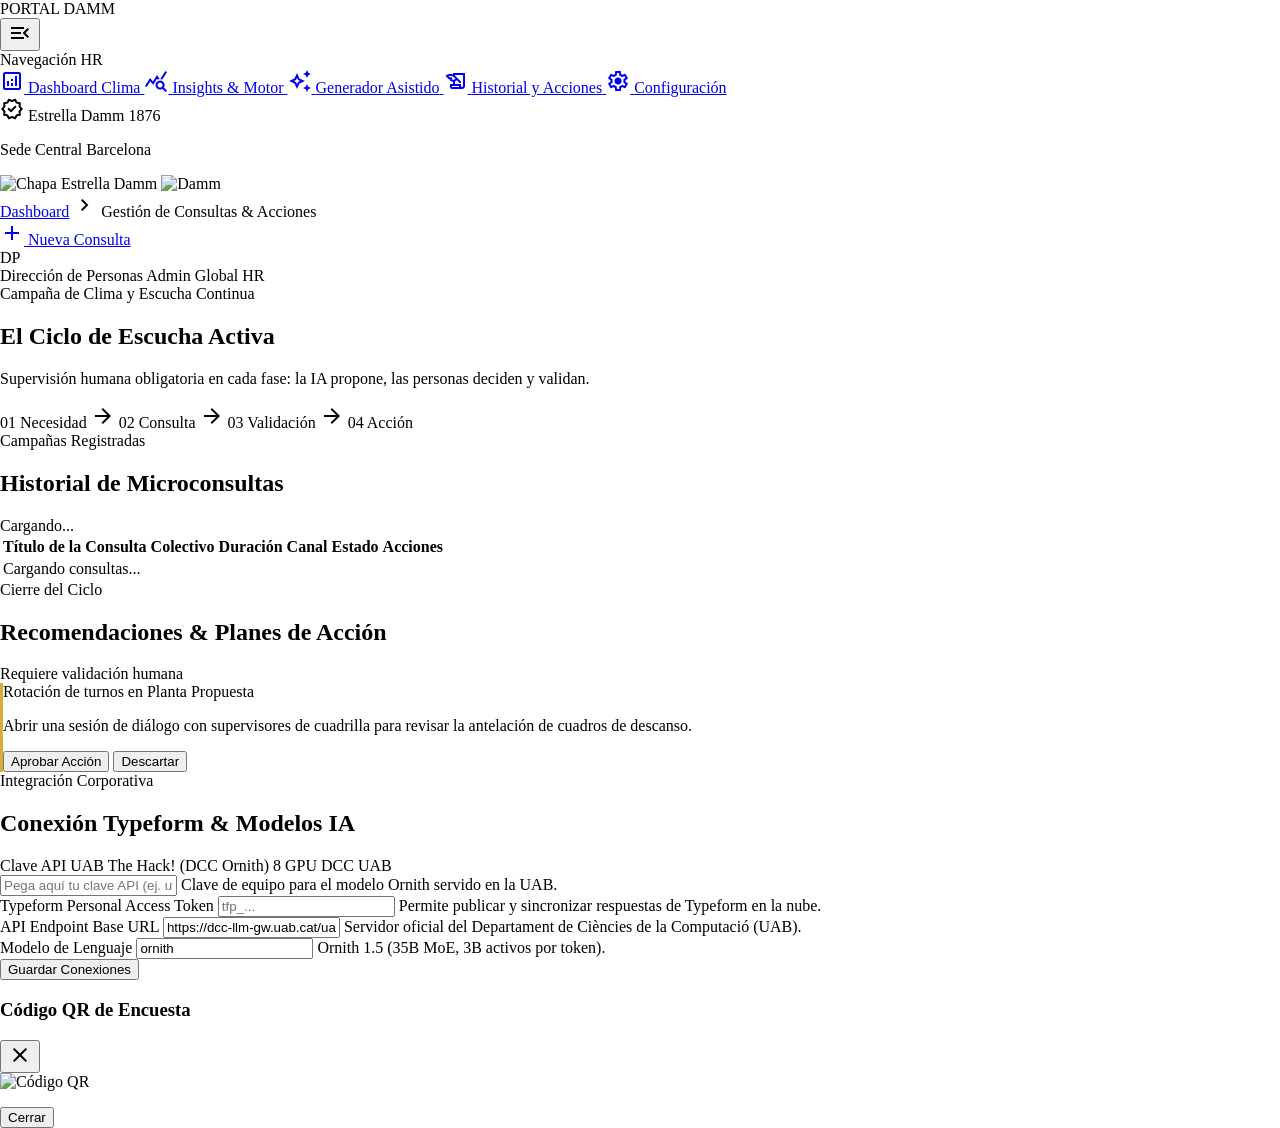
==== commit 70cd1965: "Integración LM UAB + api solved" ====
--- a/ui/admin.html
+++ b/ui/admin.html
@@ -261,9 +261,12 @@
 
         <form id="admin-settings-form" onsubmit="saveAdminSettings(event)" class="grid grid-cols-1 md:grid-cols-2 gap-space-md">
           <div>
-            <label class="text-xs font-bold text-on-surface block mb-1">OpenAI / Gemini API Key</label>
-            <input type="password" id="admin-api-key" placeholder="sk-..." class="w-full bg-surface-container-low p-2.5 rounded-lg text-xs font-mono text-on-surface focus:outline-none focus:ring-2 focus:ring-primary">
-            <span class="text-[10px] text-tertiary mt-1 block">Para generación asistida de preguntas y síntesis ejecutiva.</span>
+            <div class="flex items-center justify-between mb-1">
+              <label class="text-xs font-bold text-on-surface">Clave API UAB The Hack! (DCC Ornith)</label>
+              <span class="text-[10px] bg-secondary-container/40 text-on-secondary-container px-2 py-0.5 rounded-full font-semibold">8 GPU DCC UAB</span>
+            </div>
+            <input type="password" id="admin-api-key" placeholder="Pega aquí tu clave API (ej. uth-...)" class="w-full bg-surface-container-low p-2.5 rounded-lg text-xs font-mono text-on-surface focus:outline-none focus:ring-2 focus:ring-primary">
+            <span class="text-[10px] text-tertiary mt-1 block">Clave de equipo para el modelo Ornith servido en la UAB.</span>
           </div>
 
           <div>
@@ -274,12 +277,14 @@
 
           <div>
             <label class="text-xs font-bold text-on-surface block mb-1">API Endpoint Base URL</label>
-            <input type="text" id="admin-base-url" value="https://api.openai.com/v1/chat/completions" class="w-full bg-surface-container-low p-2.5 rounded-lg text-xs font-mono text-on-surface focus:outline-none focus:ring-2 focus:ring-primary">
+            <input type="text" id="admin-base-url" value="https://dcc-llm-gw.uab.cat/uabthehack/v1/chat/completions" class="w-full bg-surface-container-low p-2.5 rounded-lg text-xs font-mono text-on-surface focus:outline-none focus:ring-2 focus:ring-primary">
+            <span class="text-[10px] text-tertiary mt-1 block">Servidor oficial del Departament de Ciències de la Computació (UAB).</span>
           </div>
 
           <div>
-            <label class="text-xs font-bold text-on-surface block mb-1">Modelo Seleccionado</label>
-            <input type="text" id="admin-model" value="gpt-4o-mini" class="w-full bg-surface-container-low p-2.5 rounded-lg text-xs font-mono text-on-surface focus:outline-none focus:ring-2 focus:ring-primary">
+            <label class="text-xs font-bold text-on-surface block mb-1">Modelo de Lenguaje</label>
+            <input type="text" id="admin-model" value="ornith" class="w-full bg-surface-container-low p-2.5 rounded-lg text-xs font-mono text-on-surface focus:outline-none focus:ring-2 focus:ring-primary">
+            <span class="text-[10px] text-tertiary mt-1 block">Ornith 1.5 (35B MoE, 3B activos por token).</span>
           </div>
 
           <div class="md:col-span-2 pt-2">
@@ -382,8 +387,9 @@
 
     function openQrModal(url, id, title) {
       document.getElementById('qr-modal-title').textContent = title || 'Código QR';
-      document.getElementById('qr-modal-image').src = `/api/surveys/${id}/qr.svg`;
-      document.getElementById('qr-modal-url').textContent = url || `/respond/${id}`;
+      const targetUrl = url || `${window.location.origin}/respond/${id}`;
+      document.getElementById('qr-modal-image').src = `/api/surveys/${id}/qr.svg?t=${Date.now()}`;
+      document.getElementById('qr-modal-url').textContent = targetUrl;
       document.getElementById('qr-modal').classList.remove('hidden');
     }
 
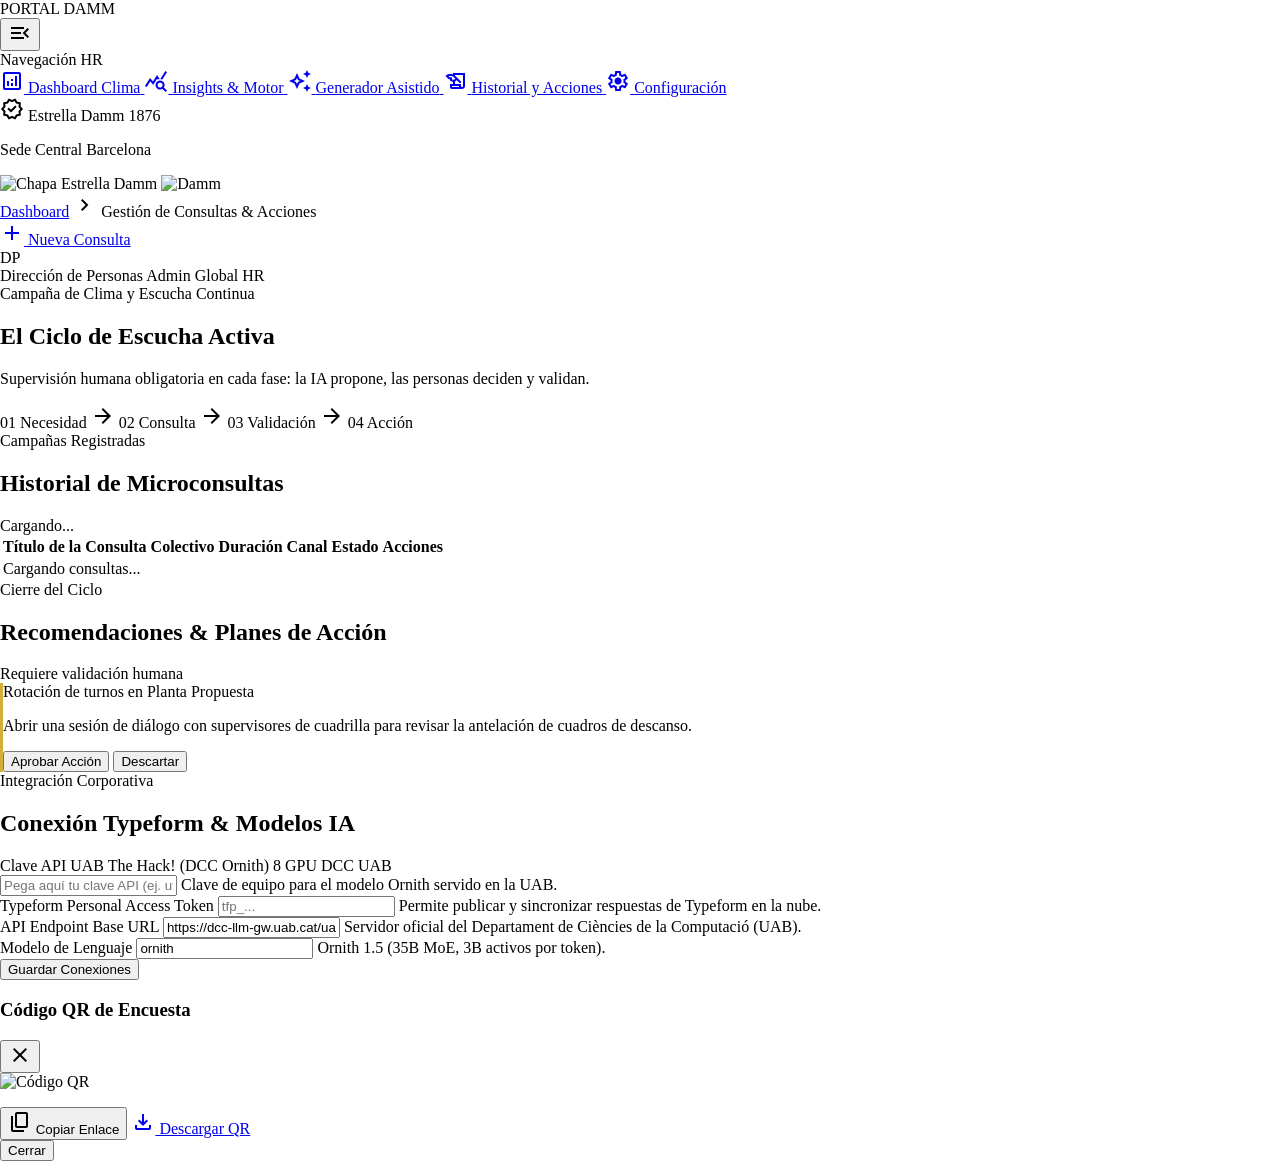
==== commit 5ac7ddc2: "Funcionan Codigos QR" ====
--- a/ui/admin.html
+++ b/ui/admin.html
@@ -307,10 +307,20 @@
           <span class="material-symbols-outlined text-base">close</span>
         </button>
       </div>
-      <div class="p-4 bg-white rounded-xl shadow-inner flex items-center justify-center">
+      <div class="p-4 bg-white rounded-xl shadow-inner flex items-center justify-center min-h-[200px]">
         <img id="qr-modal-image" src="" alt="Código QR" class="w-48 h-48 object-contain">
       </div>
-      <p class="text-xs text-on-surface-variant" id="qr-modal-url"></p>
+      <p class="text-xs text-on-surface-variant break-all font-mono select-all bg-surface-container-low p-2 rounded-lg" id="qr-modal-url"></p>
+      <div class="grid grid-cols-2 gap-2">
+        <button onclick="copyQrUrl()" class="py-2 px-3 rounded-lg bg-surface-container hover:bg-secondary-container/40 text-xs font-bold text-on-surface transition-all inline-flex items-center justify-center gap-1">
+          <span class="material-symbols-outlined text-sm">content_copy</span>
+          Copiar Enlace
+        </button>
+        <a id="qr-modal-download" href="#" download="QR_Pulso_Damm.svg" class="py-2 px-3 rounded-lg bg-primary text-on-primary hover:bg-primary-container text-xs font-bold transition-all inline-flex items-center justify-center gap-1 shadow-xs">
+          <span class="material-symbols-outlined text-sm">download</span>
+          Descargar QR
+        </a>
+      </div>
       <button onclick="closeQrModal()" class="w-full py-2 rounded-lg bg-surface-container hover:bg-surface-container-high text-xs font-bold text-on-surface transition-all">
         Cerrar
       </button>
@@ -388,13 +398,36 @@
     function openQrModal(url, id, title) {
       document.getElementById('qr-modal-title').textContent = title || 'Código QR';
       const targetUrl = url || `${window.location.origin}/respond/${id}`;
-      document.getElementById('qr-modal-image').src = `/api/surveys/${id}/qr.svg?t=${Date.now()}`;
+      const qrImg = document.getElementById('qr-modal-image');
+      if (qrImg) {
+        qrImg.src = `/api/surveys/${id}/qr.svg?t=${Date.now()}`;
+        qrImg.onerror = function() {
+          this.onerror = null;
+          this.src = `/api/surveys/${id}/qr.svg`;
+        };
+      }
       document.getElementById('qr-modal-url').textContent = targetUrl;
+      const downloadLink = document.getElementById('qr-modal-download');
+      if (downloadLink) {
+        downloadLink.href = `/api/surveys/${id}/qr.svg`;
+        downloadLink.download = `QR_${id}.svg`;
+      }
       document.getElementById('qr-modal').classList.remove('hidden');
     }
 
     function closeQrModal() {
       document.getElementById('qr-modal').classList.add('hidden');
+    }
+
+    function copyQrUrl() {
+      const urlText = document.getElementById('qr-modal-url')?.textContent;
+      if (urlText) {
+        navigator.clipboard.writeText(urlText).then(() => {
+          showToast('Enlace copiado al portapapeles.', 'success');
+        }).catch(() => {
+          showToast('Enlace seleccionado para copiar.', 'info');
+        });
+      }
     }
 
     async function loadAdminData() {
@@ -495,12 +528,17 @@
 
     async function publishSurvey(id) {
       try {
-        const res = await fetch(`/api/surveys/${id}/publish`, { method: 'POST', headers: { 'Content-Type': 'application/json' }, body: '{}' });
+        const res = await fetch(`/api/surveys/${id}/publish`, {
+          method: 'POST',
+          headers: { 'Content-Type': 'application/json' },
+          body: JSON.stringify({ force: true })
+        });
         if (res.ok) {
           showToast('¡Consulta publicada con QR y enlace!', 'success');
           loadAdminData();
         } else {
-          showToast('Error al publicar la consulta.', 'error');
+          const err = await res.json();
+          showToast(err.error || 'Error al publicar la consulta.', 'error');
         }
       } catch (err) {
         showToast('Error de conexión.', 'error');
